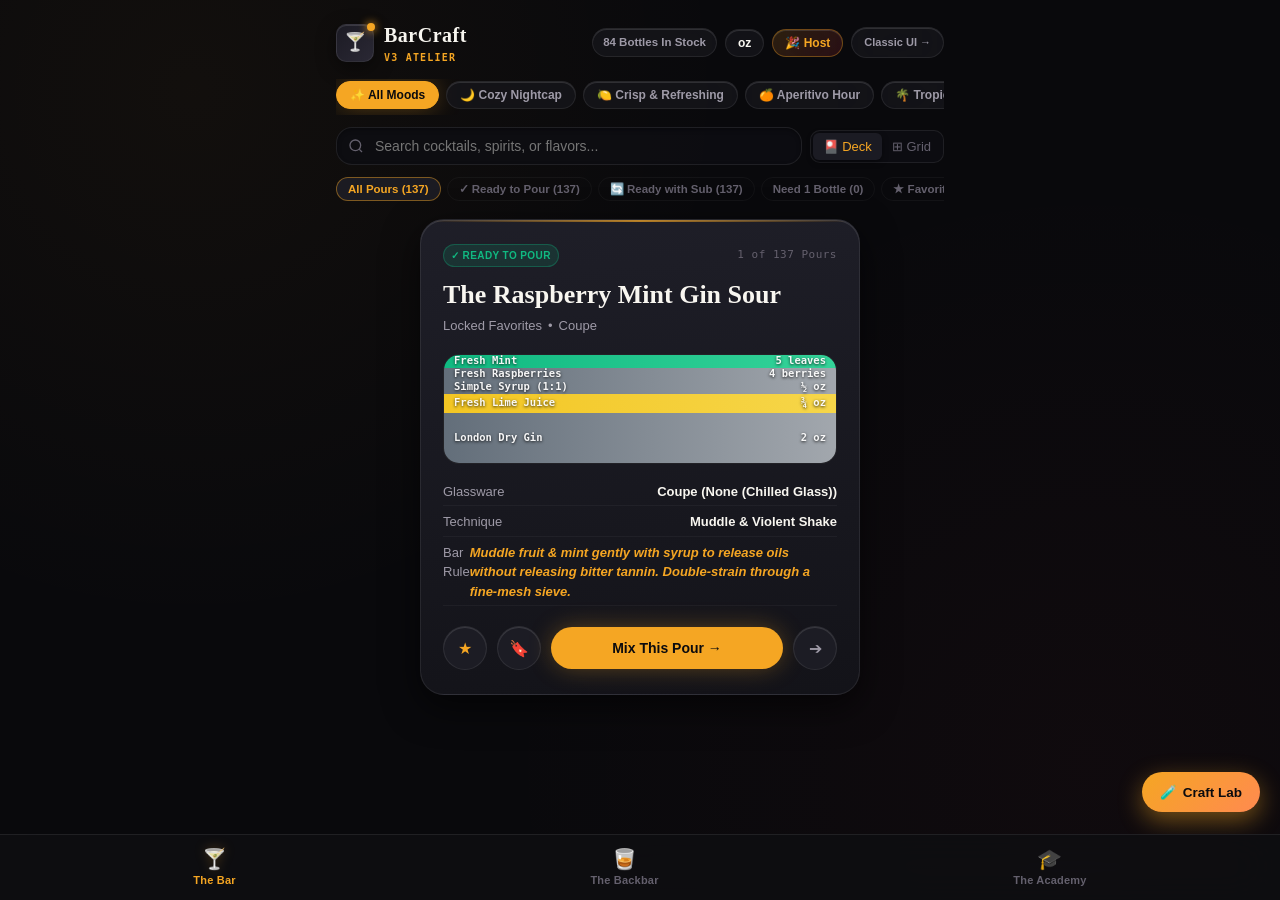
==== atelier/index.html @ ad9f344c "feat(v3-atelier): publish BarCraft v3 Atelier experience under /atelier/ with dark speakeasy glassmo" ====
<!DOCTYPE html>
<html lang="en">
<head>
  <meta charset="UTF-8">
  <meta name="viewport" content="width=device-width, initial-scale=1.0, maximum-scale=1.0, user-scalable=no, viewport-fit=cover">
  <meta name="theme-color" content="#09090C">
  <meta name="apple-mobile-web-app-capable" content="yes">
  <meta name="apple-mobile-web-app-status-bar-style" content="black-translucent">
  <title>BarCraft Atelier — Home Cocktail Companion</title>
  
  <link rel="manifest" href="../manifest.json">
  <link rel="icon" type="image/svg+xml" href="../icons/cocktail.svg">
  <link rel="apple-touch-icon" href="../icons/apple-touch-icon.png">
  
  <link rel="stylesheet" href="../css/atelier.css">
</head>
<body>

  <div class="atelier-app" id="atelierApp">

    <!-- Header Bar -->
    <header class="atelier-header">
      <div class="brand-block" id="headerBrandBlock">
        <div class="brand-crest">🍸</div>
        <div class="brand-text">
          <span class="brand-name">BarCraft</span>
          <span class="brand-tag">v3 Atelier</span>
        </div>
      </div>
      <div class="header-right">
        <span class="hud-pill" id="inStockPillCount">0 In Stock</span>
        <button class="hud-btn" id="unitToggleBtn" title="Toggle Units (oz / ml)">oz</button>
        <button class="hud-btn host-mode-btn" id="hostModeBtn" title="Launch Guest Party Menu">🎉 Host</button>
        <a href="../" class="hud-btn" style="text-decoration:none; color:var(--text-secondary); font-size:11px;" title="Switch to Classic Standard UI">Classic UI →</a>
      </div>
    </header>

    <!-- ====================================================================
         HUB 1: THE BAR (Explore, Moods, Tonight's Pour Deck, & Catalog Grid)
         ==================================================================== -->
    <main id="barHub">
      <!-- Contextual Mood Carousel -->
      <section class="mood-carousel-wrap">
        <div class="mood-carousel" id="moodCarousel">
          <button class="mood-chip active" data-mood="all">✨ All Moods</button>
          <button class="mood-chip" data-mood="nightcap">🌙 Cozy Nightcap</button>
          <button class="mood-chip" data-mood="crisp">🍋 Crisp &amp; Refreshing</button>
          <button class="mood-chip" data-mood="aperitivo">🍊 Aperitivo Hour</button>
          <button class="mood-chip" data-mood="tropical">🌴 Tropical Escape</button>
          <button class="mood-chip" data-mood="smoky">🔥 Bold &amp; Smoky</button>
          <button class="mood-chip" data-mood="zero-proof">🍃 Zero-Proof</button>
        </div>
      </section>

      <!-- Search & View Mode Switcher -->
      <section class="atelier-search-row">
        <div class="atelier-search-box">
          <svg class="search-icon-svg" viewBox="0 0 24 24" fill="none" stroke="currentColor" stroke-width="2">
            <circle cx="11" cy="11" r="8"></circle>
            <line x1="21" y1="21" x2="16.65" y2="16.65"></line>
          </svg>
          <input 
            type="text" 
            id="atelierSearchInput" 
            class="atelier-search-input" 
            placeholder="Search cocktails, spirits, or flavors..."
            autocomplete="off"
            spellcheck="false"
          >
          <button id="clearSearchBtn" class="clear-search-x">✕</button>
        </div>

        <div class="view-mode-toggle">
          <button id="viewModeDeckBtn" class="view-btn active" title="Tonight's Pour Deck View">🎴 Deck</button>
          <button id="viewModeGridBtn" class="view-btn" title="Curated Catalog Grid">⊞ Grid</button>
        </div>
      </section>

      <!-- Readiness Quick-Filter Pills -->
      <section class="readiness-pills-row" id="readinessPillsRow">
        <button class="readiness-pill active" data-readiness="all">
          All Pours (<span class="pill-cnt" id="cntAll">0</span>)
        </button>
        <button class="readiness-pill" data-readiness="can-make">
          ✓ Ready to Pour (<span class="pill-cnt" id="cntCanMake">0</span>)
        </button>
        <button class="readiness-pill" data-readiness="substitutes">
          🔄 Ready with Sub (<span class="pill-cnt" id="cntSub">0</span>)
        </button>
        <button class="readiness-pill" data-readiness="missing-1">
          Need 1 Bottle (<span class="pill-cnt" id="cntNeed1">0</span>)
        </button>
        <button class="readiness-pill" data-readiness="favorites">
          ★ Favorites (<span class="pill-cnt" id="cntFav">0</span>)
        </button>
        <button class="readiness-pill" data-readiness="want-to-try">
          🔖 Want to Try (<span class="pill-cnt" id="cntTry">0</span>)
        </button>
      </section>

      <!-- Dynamic Bar Content (Deck or Grid) -->
      <section id="barContentContainer"></section>
    </main>

    <!-- ====================================================================
         HUB 2: THE BACKBAR (Inventory, Shopping List, & Unlock Optimizer)
         ==================================================================== -->
    <main id="cabinetHub" style="display: none;">
      <section id="cabinetContainer"></section>
    </main>

    <!-- ====================================================================
         HUB 3: THE ACADEMY (Gamified Drills & Technique Codex)
         ==================================================================== -->
    <main id="academyHub" style="display: none;">
      <section id="academyContainer"></section>
    </main>

  </div> <!-- End .atelier-app -->

  <!-- Floating Action Button: The Craft Lab (Riff Studio) -->
  <button class="atelier-fab" id="craftLabFab" title="Open Craft Lab (Riff or Create Cocktails)">
    <span>🧪</span>
    <span>Craft Lab</span>
  </button>

  <!-- ======================================================================
       BOTTOM NAVIGATION BAR (3 Clean Hubs, Safe Area Aware)
       ====================================================================== -->
  <nav class="atelier-bottom-nav" id="atelierBottomNav">
    <button class="nav-hub-btn active" data-hub="bar">
      <span class="nav-hub-icon">🍸</span>
      <span class="nav-hub-label">The Bar</span>
    </button>
    <button class="nav-hub-btn" data-hub="cabinet">
      <span class="nav-hub-icon">🥃</span>
      <span class="nav-hub-label">The Backbar</span>
    </button>
    <button class="nav-hub-btn" data-hub="academy">
      <span class="nav-hub-icon">🎓</span>
      <span class="nav-hub-label">The Academy</span>
    </button>
  </nav>

  <!-- Bartender Focus Mode HUD (Full-screen mixing overlay) -->
  <div class="hud-modal-overlay" id="hudModalOverlay">
    <div class="hud-modal-sheet" id="hudModalSheet">
      <!-- Filled by app_v3.js -->
    </div>
  </div>

  <!-- Guest Party Mode Overlay -->
  <div class="party-mode-overlay" id="partyModeOverlay">
    <div id="partyModeContainer">
      <!-- Filled by app_v3.js -->
    </div>
  </div>

  <!-- Craft Lab Modal (Riff & Custom Drink Studio) -->
  <div class="hud-modal-overlay" id="craftLabModalOverlay">
    <div class="hud-modal-sheet" id="craftLabModalSheet">
      <!-- Filled by app_v3.js -->
    </div>
  </div>

  <!-- Atelier Toast Container -->
  <div class="atelier-toast-container" id="atelierToastContainer"></div>

  <!-- Service Worker Registration for Offline PWA -->
  <script>
    if ('serviceWorker' in navigator) {
      window.addEventListener('load', () => {
        navigator.serviceWorker.register('../sw.js').catch(err => {
          console.warn('SW registration:', err);
        });
      });
    }
  </script>

  <!-- Master Application Script -->
  <script type="module" src="../js/app_v3.js"></script>

</body>
</html>
---- css/atelier.css ----
/* ==========================================================================
   BarCraft v3 "Atelier" Stylesheet
   Theme: Obsidian & Luminescent Amber (Tokyo Speakeasy Glassmorphism)
   Mobile-First, Sensory, Tactile & Minimalist
   ========================================================================== */

:root {
  /* Obsidian & Smoked Glass Canvas */
  --bg-canvas: #09090C;
  --bg-canvas-subtle: #111116;
  --bg-surface-glass: rgba(22, 22, 28, 0.78);
  --bg-surface-elevated: rgba(30, 30, 38, 0.88);
  --bg-surface-card: rgba(26, 26, 34, 0.82);
  --bg-surface-input: rgba(14, 14, 18, 0.9);
  
  /* Glass Borders & Bevels */
  --border-glass: rgba(255, 255, 255, 0.08);
  --border-glass-subtle: rgba(255, 255, 255, 0.04);
  --border-glass-active: rgba(245, 166, 35, 0.45);
  --border-bevel: inset 0 1px 0 rgba(255, 255, 255, 0.12);

  /* Typography Palette */
  --text-primary: #F8F6F0;          /* Warm alabaster */
  --text-secondary: #9E9AA7;        /* Smoked lavender mist */
  --text-muted: #64606D;            /* Deep charcoal mist */
  --text-gold: #E8C170;             /* Antique gold highlight */

  /* Luminescent Amber & Speakeasy Accents */
  --accent-amber: #F5A623;          /* Cognac / Amber */
  --accent-amber-glow: rgba(245, 166, 35, 0.28);
  --accent-amber-light: rgba(245, 166, 35, 0.12);
  --accent-orange: #FF5E1E;         /* Neon apricot punch */
  --accent-brass: #D4AF37;          /* Antique bar brass */
  --accent-ruby: #E63946;           /* Campari vermilion */
  --accent-emerald: #10B981;        /* Speakeasy mint emerald */
  --accent-purple: #9B51E0;         /* Bespoke riff violet */

  /* Status Colors */
  --status-ready: #10B981;
  --status-ready-bg: rgba(16, 185, 129, 0.14);
  --status-sub: #F5A623;
  --status-sub-bg: rgba(245, 166, 35, 0.14);
  --status-need1: #EC4899;
  --status-need1-bg: rgba(236, 72, 153, 0.14);
  --status-missing: #6B7280;
  --status-missing-bg: rgba(107, 114, 128, 0.14);

  /* Shadows & Depth */
  --shadow-glass: 0 12px 36px 0 rgba(0, 0, 0, 0.58);
  --shadow-card: 0 6px 20px rgba(0, 0, 0, 0.45);
  --shadow-amber-bloom: 0 0 24px -2px rgba(245, 166, 35, 0.35);
  --backdrop-blur: blur(24px) saturate(180%);

  /* Radii */
  --radius-xs: 6px;
  --radius-sm: 10px;
  --radius-md: 16px;
  --radius-lg: 24px;
  --radius-pill: 9999px;

  /* Typography Stacks */
  --font-serif: "New York", "Georgia", "Playfair Display", "Cinzel", serif;
  --font-sans: -apple-system, BlinkMacSystemFont, "SF Pro Text", "Inter", "Segoe UI", Roboto, sans-serif;
  --font-mono: "SF Mono", "JetBrains Mono", Menlo, Consolas, monospace;
}

* {
  box-sizing: border-box;
  margin: 0;
  padding: 0;
  -webkit-font-smoothing: antialiased;
  -moz-osx-font-smoothing: grayscale;
}

body {
  font-family: var(--font-sans);
  background-color: var(--bg-canvas);
  color: var(--text-primary);
  line-height: 1.5;
  touch-action: manipulation;
  overscroll-behavior-y: none;
  min-height: 100vh;
  padding-bottom: calc(84px + env(safe-area-inset-bottom, 24px));
  background-image: 
    radial-gradient(circle at 15% 10%, rgba(245, 166, 35, 0.04) 0%, transparent 40%),
    radial-gradient(circle at 85% 85%, rgba(230, 57, 70, 0.03) 0%, transparent 45%);
  background-attachment: fixed;
}

/* Master Shell Container */
.atelier-app {
  max-width: 640px;
  margin: 0 auto;
  padding: max(12px, env(safe-area-inset-top, 12px)) 16px 24px 16px;
}

/* ==========================================================================
   Header Bar (Ultra-clean, atmospheric)
   ========================================================================== */
.atelier-header {
  display: flex;
  justify-content: space-between;
  align-items: center;
  padding: 8px 0 14px 0;
}

.brand-block {
  display: flex;
  align-items: center;
  gap: 10px;
  cursor: pointer;
  user-select: none;
}

.brand-crest {
  width: 38px;
  height: 38px;
  background: linear-gradient(135deg, #1C1B24, #2A2834);
  border: 1px solid var(--border-glass);
  border-radius: var(--radius-sm);
  display: flex;
  align-items: center;
  justify-content: center;
  font-size: 18px;
  box-shadow: var(--shadow-card), var(--border-bevel);
  position: relative;
}

.brand-crest::after {
  content: '';
  position: absolute;
  top: -2px;
  right: -2px;
  width: 8px;
  height: 8px;
  border-radius: 50%;
  background-color: var(--accent-amber);
  box-shadow: 0 0 8px var(--accent-amber);
}

.brand-text {
  display: flex;
  flex-direction: column;
}

.brand-name {
  font-family: var(--font-serif);
  font-size: 20px;
  font-weight: 700;
  letter-spacing: 0.5px;
  color: var(--text-primary);
  display: flex;
  align-items: center;
  gap: 6px;
}

.brand-tag {
  font-family: var(--font-mono);
  font-size: 10px;
  font-weight: 600;
  letter-spacing: 1.2px;
  text-transform: uppercase;
  color: var(--accent-amber);
}

.header-right {
  display: flex;
  align-items: center;
  gap: 8px;
}

.hud-pill {
  background: var(--bg-surface-glass);
  backdrop-filter: var(--backdrop-blur);
  border: 1px solid var(--border-glass);
  border-radius: var(--radius-pill);
  padding: 5px 10px;
  font-size: 11.5px;
  font-weight: 600;
  color: var(--text-secondary);
  display: inline-flex;
  align-items: center;
  gap: 5px;
  box-shadow: var(--border-bevel);
}

.hud-pill.active {
  border-color: var(--border-glass-active);
  color: var(--accent-amber);
}

.hud-btn {
  background: var(--bg-surface-glass);
  backdrop-filter: var(--backdrop-blur);
  border: 1px solid var(--border-glass);
  border-radius: var(--radius-pill);
  padding: 6px 12px;
  font-size: 12px;
  font-weight: 700;
  color: var(--text-primary);
  cursor: pointer;
  transition: all 0.15s ease;
  user-select: none;
  box-shadow: var(--border-bevel);
}

.hud-btn:active {
  transform: scale(0.96);
}

.hud-btn.host-mode-btn {
  background: linear-gradient(135deg, rgba(245, 166, 35, 0.15), rgba(230, 57, 70, 0.15));
  border-color: rgba(245, 166, 35, 0.35);
  color: var(--accent-amber);
}

/* ==========================================================================
   Mood / Occasion Carousel (Contextual Discovery)
   ========================================================================== */
.mood-carousel-wrap {
  margin-bottom: 12px;
}

.mood-carousel {
  display: flex;
  gap: 7px;
  overflow-x: auto;
  padding: 2px 0 6px 0;
  scrollbar-width: none;
  -webkit-overflow-scrolling: touch;
}

.mood-carousel::-webkit-scrollbar {
  display: none;
}

.mood-chip {
  flex-shrink: 0;
  background: var(--bg-surface-glass);
  backdrop-filter: var(--backdrop-blur);
  border: 1px solid var(--border-glass);
  border-radius: var(--radius-pill);
  color: var(--text-secondary);
  font-size: 12px;
  font-weight: 600;
  padding: 6px 13px;
  cursor: pointer;
  display: inline-flex;
  align-items: center;
  gap: 6px;
  transition: all 0.18s cubic-bezier(0.16, 1, 0.3, 1);
  user-select: none;
  box-shadow: var(--border-bevel);
  white-space: nowrap;
}

.mood-chip:hover {
  border-color: rgba(255, 255, 255, 0.2);
  color: var(--text-primary);
}

.mood-chip.active {
  background: var(--accent-amber);
  border-color: var(--accent-amber);
  color: #0B0B0E;
  font-weight: 800;
  box-shadow: var(--shadow-amber-bloom);
}

/* ==========================================================================
   Unified Search & Quick Readiness Filter (Single Clean Row)
   ========================================================================== */
.atelier-search-row {
  display: flex;
  align-items: center;
  gap: 8px;
  margin-bottom: 12px;
}

.atelier-search-box {
  flex: 1;
  position: relative;
  display: flex;
  align-items: center;
}

.search-icon-svg {
  position: absolute;
  left: 12px;
  width: 16px;
  height: 16px;
  color: var(--text-muted);
  pointer-events: none;
}

.atelier-search-input {
  width: 100%;
  background: var(--bg-surface-input);
  border: 1px solid var(--border-glass);
  border-radius: var(--radius-md);
  padding: 10px 36px 10px 38px;
  font-size: 14px;
  color: var(--text-primary);
  outline: none;
  transition: all 0.2s ease;
  box-shadow: inset 0 2px 4px rgba(0, 0, 0, 0.3);
}

.atelier-search-input:focus {
  border-color: var(--accent-amber);
  box-shadow: 0 0 0 2px var(--accent-amber-glow), inset 0 2px 4px rgba(0, 0, 0, 0.3);
}

.clear-search-x {
  position: absolute;
  right: 12px;
  background: none;
  border: none;
  color: var(--text-muted);
  font-size: 14px;
  cursor: pointer;
  display: none;
}

/* View Mode Switcher (Deck vs Grid) */
.view-mode-toggle {
  display: flex;
  background: var(--bg-surface-input);
  border: 1px solid var(--border-glass);
  border-radius: var(--radius-sm);
  padding: 2px;
}

.view-btn {
  background: transparent;
  border: none;
  color: var(--text-muted);
  padding: 6px 10px;
  border-radius: var(--radius-xs);
  font-size: 13px;
  cursor: pointer;
  transition: all 0.15s ease;
}

.view-btn.active {
  background: var(--bg-surface-elevated);
  color: var(--accent-amber);
  box-shadow: 0 2px 6px rgba(0, 0, 0, 0.4);
}

/* Readiness Filter Pills (1-tap scroll row) */
.readiness-pills-row {
  display: flex;
  gap: 6px;
  overflow-x: auto;
  padding-bottom: 12px;
  scrollbar-width: none;
  -webkit-overflow-scrolling: touch;
}

.readiness-pills-row::-webkit-scrollbar {
  display: none;
}

.readiness-pill {
  flex-shrink: 0;
  background: transparent;
  border: 1px solid var(--border-glass-subtle);
  border-radius: var(--radius-pill);
  color: var(--text-muted);
  font-size: 11.5px;
  font-weight: 600;
  padding: 4px 11px;
  cursor: pointer;
  transition: all 0.15s ease;
  user-select: none;
}

.readiness-pill:hover {
  color: var(--text-secondary);
  border-color: var(--border-glass);
}

.readiness-pill.active {
  background: var(--bg-surface-elevated);
  border-color: var(--border-glass-active);
  color: var(--accent-amber);
}

/* ==========================================================================
   VIEW 1: "TONIGHT'S POUR" SWIPEABLE DECK (Zero Decision Paralysis)
   ========================================================================== */
.deck-view-container {
  display: flex;
  flex-direction: column;
  align-items: center;
  gap: 14px;
  margin-top: 6px;
  margin-bottom: 24px;
}

.deck-card {
  width: 100%;
  max-width: 440px;
  background: linear-gradient(175deg, rgba(32, 32, 42, 0.95), rgba(20, 20, 26, 0.95));
  backdrop-filter: var(--backdrop-blur);
  border: 1px solid var(--border-glass);
  border-radius: var(--radius-lg);
  padding: 24px 22px;
  box-shadow: var(--shadow-glass), var(--border-bevel);
  position: relative;
  overflow: hidden;
  transition: transform 0.25s cubic-bezier(0.16, 1, 0.3, 1), opacity 0.25s ease;
}

.deck-card::before {
  content: '';
  position: absolute;
  top: 0;
  left: 0;
  right: 0;
  height: 2px;
  background: linear-gradient(90deg, transparent, var(--accent-amber), transparent);
  opacity: 0.7;
}

.deck-card-eyebrow {
  display: flex;
  justify-content: space-between;
  align-items: center;
  margin-bottom: 12px;
}

.deck-card-counter {
  font-family: var(--font-mono);
  font-size: 11px;
  color: var(--text-muted);
  letter-spacing: 0.5px;
}

.deck-card-title {
  font-family: var(--font-serif);
  font-size: 26px;
  font-weight: 700;
  line-height: 1.2;
  color: var(--text-primary);
  margin-bottom: 6px;
}

.deck-card-sub {
  font-size: 13px;
  color: var(--text-secondary);
  margin-bottom: 18px;
  display: flex;
  align-items: center;
  gap: 6px;
  flex-wrap: wrap;
}

/* Sensory Liquid Fill Silhouette in Deck */
.vessel-mini-silhouette {
  width: 100%;
  height: 110px;
  background: rgba(14, 14, 18, 0.75);
  border: 1px solid var(--border-glass);
  border-radius: var(--radius-md);
  margin-bottom: 18px;
  display: flex;
  flex-direction: column-reverse;
  overflow: hidden;
  position: relative;
}

.vessel-liquid-layer {
  width: 100%;
  transition: height 0.3s ease;
  position: relative;
  display: flex;
  align-items: center;
  justify-content: space-between;
  padding: 0 10px;
  font-family: var(--font-mono);
  font-size: 10.5px;
  font-weight: 600;
  color: rgba(255, 255, 255, 0.95);
  text-shadow: 0 1px 3px rgba(0, 0, 0, 0.8);
}

.deck-specs-summary {
  display: flex;
  flex-direction: column;
  gap: 6px;
  margin-bottom: 20px;
}

.deck-spec-row {
  display: flex;
  justify-content: space-between;
  font-size: 13px;
  color: var(--text-secondary);
  border-bottom: 1px solid var(--border-glass-subtle);
  padding-bottom: 4px;
}

.deck-spec-row .spec-val {
  font-weight: 600;
  color: var(--text-primary);
}

.deck-card-actions {
  display: flex;
  gap: 10px;
  align-items: center;
}

.deck-btn-mix {
  flex: 2;
  background: var(--accent-amber);
  border: none;
  border-radius: var(--radius-pill);
  padding: 13px;
  font-size: 14px;
  font-weight: 800;
  color: #0B0B0E;
  cursor: pointer;
  display: inline-flex;
  align-items: center;
  justify-content: center;
  gap: 6px;
  box-shadow: var(--shadow-amber-bloom);
  transition: all 0.15s ease;
}

.deck-btn-mix:hover {
  filter: brightness(1.1);
  transform: translateY(-1px);
}

.deck-btn-mix:active {
  transform: scale(0.97);
}

.deck-btn-next,
.deck-btn-fav {
  background: var(--bg-surface-elevated);
  border: 1px solid var(--border-glass);
  border-radius: var(--radius-pill);
  width: 44px;
  height: 44px;
  display: flex;
  align-items: center;
  justify-content: center;
  font-size: 16px;
  color: var(--text-secondary);
  cursor: pointer;
  transition: all 0.15s ease;
  box-shadow: var(--border-bevel);
}

.deck-btn-next:hover,
.deck-btn-fav:hover {
  color: var(--text-primary);
  border-color: var(--border-glass-active);
}

.deck-btn-fav.active {
  color: var(--accent-amber);
}

/* ==========================================================================
   VIEW 2: CURATED CATALOG GRID (Atmospheric, Calm Cards)
   ========================================================================== */
.catalog-grid {
  display: grid;
  grid-template-columns: 1fr;
  gap: 12px;
}

@media (min-width: 540px) {
  .catalog-grid {
    grid-template-columns: 1fr 1fr;
    gap: 14px;
  }
}

.catalog-card {
  background: var(--bg-surface-card);
  backdrop-filter: var(--backdrop-blur);
  border: 1px solid var(--border-glass);
  border-radius: var(--radius-md);
  padding: 16px;
  box-shadow: var(--shadow-card), var(--border-bevel);
  cursor: pointer;
  transition: all 0.2s cubic-bezier(0.16, 1, 0.3, 1);
  display: flex;
  flex-direction: column;
  justify-content: space-between;
  gap: 10px;
  position: relative;
}

.catalog-card:hover {
  border-color: rgba(245, 166, 35, 0.4);
  transform: translateY(-2px);
  box-shadow: 0 8px 24px rgba(0, 0, 0, 0.55);
}

.catalog-card:active {
  transform: scale(0.98);
}

.card-top-row {
  display: flex;
  justify-content: space-between;
  align-items: flex-start;
  gap: 8px;
}

.card-title-group {
  flex: 1;
}

.card-cocktail-name {
  font-family: var(--font-serif);
  font-size: 17px;
  font-weight: 700;
  color: var(--text-primary);
  line-height: 1.25;
  margin-bottom: 3px;
}

.card-glass-category {
  font-size: 11.5px;
  color: var(--text-muted);
}

.card-quick-actions {
  display: flex;
  align-items: center;
  gap: 4px;
}

.card-star-btn,
.card-want-btn {
  background: none;
  border: none;
  font-size: 14px;
  color: var(--text-muted);
  cursor: pointer;
  padding: 2px 4px;
  transition: all 0.15s ease;
}

.card-star-btn:hover,
.card-want-btn:hover {
  transform: scale(1.2);
}

.card-star-btn.active {
  color: var(--accent-amber);
}

.card-want-btn.active {
  color: #EC4899;
}

.card-ingredients-strip {
  font-size: 12px;
  color: var(--text-secondary);
  line-height: 1.45;
}

.card-ing-item.missing {
  color: #EF4444;
  opacity: 0.9;
}

.card-ing-item.sub {
  color: var(--accent-amber);
  font-weight: 600;
}

.card-footer-row {
  display: flex;
  justify-content: space-between;
  align-items: center;
  font-size: 11px;
  color: var(--text-muted);
  padding-top: 6px;
  border-top: 1px solid var(--border-glass-subtle);
}

/* Status Badges */
.status-tag {
  display: inline-flex;
  align-items: center;
  gap: 4px;
  font-size: 10px;
  font-weight: 800;
  letter-spacing: 0.4px;
  text-transform: uppercase;
  padding: 3px 7px;
  border-radius: var(--radius-pill);
}

.status-tag.ready {
  background: var(--status-ready-bg);
  color: var(--status-ready);
  border: 1px solid rgba(16, 185, 129, 0.3);
}

.status-tag.sub {
  background: var(--status-sub-bg);
  color: var(--status-sub);
  border: 1px solid rgba(245, 166, 35, 0.3);
}

.status-tag.need1 {
  background: var(--status-need1-bg);
  color: var(--status-need1);
  border: 1px solid rgba(236, 72, 153, 0.3);
}

.status-tag.missing {
  background: var(--status-missing-bg);
  color: var(--status-missing);
  border: 1px solid rgba(107, 114, 128, 0.3);
}

/* ==========================================================================
   HUB 2: THE BACKBAR (Inventory, Shopping List, & Unlock Optimizer)
   ========================================================================== */
.cabinet-tabs-switcher {
  display: flex;
  background: var(--bg-surface-input);
  border: 1px solid var(--border-glass);
  border-radius: var(--radius-pill);
  padding: 3px;
  margin-bottom: 16px;
}

.cabinet-tab-btn {
  flex: 1;
  background: transparent;
  border: none;
  color: var(--text-muted);
  padding: 8px 12px;
  border-radius: var(--radius-pill);
  font-size: 12.5px;
  font-weight: 700;
  cursor: pointer;
  transition: all 0.15s ease;
  text-align: center;
  display: inline-flex;
  align-items: center;
  justify-content: center;
  gap: 5px;
}

.cabinet-tab-btn.active {
  background: var(--bg-surface-elevated);
  color: var(--accent-amber);
  box-shadow: 0 2px 8px rgba(0, 0, 0, 0.5);
}

.shelf-section {
  margin-bottom: 22px;
}

.shelf-header {
  display: flex;
  justify-content: space-between;
  align-items: center;
  margin-bottom: 10px;
  padding-bottom: 4px;
  border-bottom: 1px solid var(--border-glass);
}

.shelf-title {
  font-family: var(--font-serif);
  font-size: 15px;
  font-weight: 700;
  color: var(--text-primary);
  display: flex;
  align-items: center;
  gap: 6px;
}

.shelf-bottle-grid {
  display: grid;
  grid-template-columns: 1fr;
  gap: 8px;
}

@media (min-width: 500px) {
  .shelf-bottle-grid {
    grid-template-columns: 1fr 1fr;
  }
}

.bottle-item-card {
  background: var(--bg-surface-card);
  border: 1px solid var(--border-glass);
  border-radius: var(--radius-sm);
  padding: 10px 12px;
  display: flex;
  justify-content: space-between;
  align-items: center;
  transition: all 0.15s ease;
  box-shadow: var(--border-bevel);
}

.bottle-item-card.in-stock {
  border-left: 3px solid var(--accent-emerald);
}

.bottle-item-card.out-of-stock {
  border-left: 3px solid rgba(255, 255, 255, 0.15);
  opacity: 0.65;
}

.bottle-info {
  display: flex;
  flex-direction: column;
}

.bottle-name {
  font-size: 13.5px;
  font-weight: 700;
  color: var(--text-primary);
}

.bottle-meta {
  font-size: 11px;
  color: var(--text-muted);
}

.bottle-price-pill {
  font-family: var(--font-mono);
  font-size: 10.5px;
  color: var(--accent-emerald);
  font-weight: 700;
}

.stock-toggle-switch {
  background: transparent;
  border: 1px solid var(--border-glass);
  border-radius: var(--radius-pill);
  padding: 4px 10px;
  font-size: 11.5px;
  font-weight: 700;
  cursor: pointer;
  transition: all 0.15s ease;
}

.stock-toggle-switch.in-stock {
  background: var(--status-ready-bg);
  border-color: rgba(16, 185, 129, 0.4);
  color: var(--status-ready);
}

.stock-toggle-switch.out-stock {
  background: rgba(255, 255, 255, 0.04);
  border-color: var(--border-glass);
  color: var(--text-muted);
}

/* Shopping List Segment */
.shopping-subtabs {
  display: flex;
  gap: 8px;
  margin-bottom: 14px;
}

.shopping-subtab-btn {
  background: var(--bg-surface-glass);
  border: 1px solid var(--border-glass);
  border-radius: var(--radius-pill);
  padding: 5px 12px;
  font-size: 12px;
  font-weight: 700;
  color: var(--text-secondary);
  cursor: pointer;
}

.shopping-subtab-btn.active {
  background: var(--accent-amber);
  color: #0B0B0E;
  border-color: var(--accent-amber);
}

.shopping-item-row {
  background: var(--bg-surface-card);
  border: 1px solid var(--border-glass);
  border-radius: var(--radius-sm);
  padding: 12px;
  margin-bottom: 8px;
  display: flex;
  justify-content: space-between;
  align-items: center;
  box-shadow: var(--border-bevel);
}

/* ==========================================================================
   HUB 3: THE ACADEMY (Gamified Drills & Technique Codex)
   ========================================================================== */
.academy-hero-card {
  background: linear-gradient(135deg, rgba(32, 28, 42, 0.9), rgba(20, 18, 28, 0.9));
  border: 1px solid var(--border-glass-active);
  border-radius: var(--radius-lg);
  padding: 20px;
  margin-bottom: 20px;
  box-shadow: var(--shadow-card), var(--shadow-amber-bloom);
}

.rank-badge-row {
  display: flex;
  justify-content: space-between;
  align-items: center;
  margin-bottom: 12px;
}

.rank-title {
  font-family: var(--font-serif);
  font-size: 20px;
  font-weight: 700;
  color: var(--text-primary);
  display: flex;
  align-items: center;
  gap: 6px;
}

.streak-pill-academy {
  background: linear-gradient(135deg, #FF5E1E, #FF8A50);
  color: #FFFFFF;
  font-size: 11px;
  font-weight: 800;
  padding: 4px 10px;
  border-radius: var(--radius-pill);
  display: inline-flex;
  align-items: center;
  gap: 4px;
}

.xp-track-bar {
  width: 100%;
  height: 6px;
  background: rgba(255, 255, 255, 0.08);
  border-radius: var(--radius-pill);
  overflow: hidden;
  margin-bottom: 8px;
}

.xp-fill-bar {
  height: 100%;
  background: var(--accent-amber);
  border-radius: var(--radius-pill);
  transition: width 0.3s ease;
}

/* Academy Mode Launchers */
.drill-launcher-grid {
  display: grid;
  grid-template-columns: 1fr 1fr;
  gap: 12px;
  margin-bottom: 24px;
}

.drill-launcher-card {
  background: var(--bg-surface-card);
  border: 1px solid var(--border-glass);
  border-radius: var(--radius-md);
  padding: 16px;
  cursor: pointer;
  transition: all 0.2s ease;
  display: flex;
  flex-direction: column;
  gap: 6px;
}

.drill-launcher-card:hover {
  border-color: var(--accent-amber);
  transform: translateY(-2px);
}

.drill-icon {
  font-size: 24px;
}

.drill-title {
  font-size: 14px;
  font-weight: 700;
  color: var(--text-primary);
}

.drill-sub {
  font-size: 11.5px;
  color: var(--text-muted);
}

/* ==========================================================================
   FLOATING ACTION BUTTON: CRAFT LAB (Riff & Custom Drink Studio)
   ========================================================================== */
.atelier-fab {
  position: fixed;
  bottom: calc(88px + env(safe-area-inset-bottom, 20px));
  right: 20px;
  background: linear-gradient(135deg, var(--accent-amber), #FF8A50);
  border: none;
  border-radius: var(--radius-pill);
  padding: 12px 18px;
  font-size: 13.5px;
  font-weight: 800;
  color: #0B0B0E;
  display: flex;
  align-items: center;
  gap: 6px;
  box-shadow: 0 8px 24px rgba(245, 166, 35, 0.45);
  cursor: pointer;
  z-index: 100;
  transition: all 0.2s cubic-bezier(0.16, 1, 0.3, 1);
}

.atelier-fab:hover {
  transform: translateY(-2px) scale(1.03);
  filter: brightness(1.1);
}

.atelier-fab:active {
  transform: scale(0.96);
}

/* ==========================================================================
   BOTTOM NAVIGATION BAR (3 Clean Hubs, Safe Area Aware)
   ========================================================================== */
.atelier-bottom-nav {
  position: fixed;
  bottom: 0;
  left: 0;
  right: 0;
  background: rgba(14, 14, 18, 0.88);
  backdrop-filter: var(--backdrop-blur);
  border-top: 1px solid var(--border-glass);
  padding: 8px 16px max(10px, env(safe-area-inset-bottom, 16px)) 16px;
  display: flex;
  justify-content: space-around;
  align-items: center;
  z-index: 200;
}

.nav-hub-btn {
  background: transparent;
  border: none;
  color: var(--text-muted);
  display: flex;
  flex-direction: column;
  align-items: center;
  gap: 3px;
  padding: 4px 18px;
  cursor: pointer;
  transition: all 0.15s ease;
  user-select: none;
}

.nav-hub-icon {
  font-size: 20px;
}

.nav-hub-label {
  font-size: 11px;
  font-weight: 700;
  letter-spacing: 0.2px;
}

.nav-hub-btn.active {
  color: var(--accent-amber);
}

.nav-hub-btn.active .nav-hub-icon {
  filter: drop-shadow(0 0 6px var(--accent-amber-glow));
}

/* ==========================================================================
   BARTENDER FOCUS HUD (Full Screen Mixing View)
   ========================================================================== */
.hud-modal-overlay {
  position: fixed;
  top: 0;
  left: 0;
  right: 0;
  bottom: 0;
  background: rgba(0, 0, 0, 0.85);
  backdrop-filter: blur(20px);
  z-index: 1000;
  display: none;
  align-items: flex-end;
  justify-content: center;
}

.hud-modal-overlay.active {
  display: flex;
}

.hud-modal-sheet {
  width: 100%;
  max-width: 640px;
  max-height: 92vh;
  background: #111116;
  border: 1px solid var(--border-glass);
  border-radius: var(--radius-lg) var(--radius-lg) 0 0;
  padding: 16px 20px max(24px, env(safe-area-inset-bottom, 24px)) 20px;
  overflow-y: auto;
  -webkit-overflow-scrolling: touch;
  box-shadow: var(--shadow-glass);
  animation: slideUpHUD 0.28s cubic-bezier(0.16, 1, 0.3, 1);
}

@keyframes slideUpHUD {
  from { transform: translateY(100%); }
  to { transform: translateY(0); }
}

.hud-sheet-header {
  display: flex;
  justify-content: space-between;
  align-items: center;
  margin-bottom: 16px;
}

.hud-close-x {
  background: var(--bg-surface-elevated);
  border: 1px solid var(--border-glass);
  color: var(--text-primary);
  width: 34px;
  height: 34px;
  border-radius: 50%;
  cursor: pointer;
  display: flex;
  align-items: center;
  justify-content: center;
  font-size: 15px;
}

/* Metadata Strip Pills */
.spec-metadata-strip {
  display: flex;
  gap: 6px;
  flex-wrap: wrap;
  margin-bottom: 16px;
}

.spec-meta-pill {
  background: var(--bg-surface-glass);
  border: 1px solid var(--border-glass);
  border-radius: var(--radius-pill);
  padding: 4px 10px;
  font-size: 11.5px;
  font-weight: 600;
  color: var(--text-secondary);
}

/* Ratio Stack Container in HUD */
.ratio-stack-vessel {
  width: 100%;
  background: rgba(18, 18, 24, 0.9);
  border: 1px solid var(--border-glass);
  border-radius: var(--radius-md);
  padding: 14px;
  margin-bottom: 18px;
}

.ratio-stack-title {
  font-size: 11px;
  font-weight: 800;
  text-transform: uppercase;
  letter-spacing: 0.8px;
  color: var(--accent-amber);
  margin-bottom: 10px;
}

.ratio-row-item {
  display: flex;
  justify-content: space-between;
  align-items: center;
  padding: 8px 10px;
  margin-bottom: 6px;
  background: rgba(255, 255, 255, 0.03);
  border-radius: var(--radius-sm);
  border-left: 3px solid var(--accent-amber);
}

.ratio-amount-name {
  display: flex;
  align-items: center;
  gap: 8px;
}

.ratio-amt {
  font-family: var(--font-mono);
  font-weight: 700;
  color: var(--accent-amber);
  font-size: 13.5px;
  min-width: 50px;
}

.ratio-name {
  font-size: 13.5px;
  font-weight: 600;
  color: var(--text-primary);
}

/* Serving Scaler Controls */
.hud-scaler-box {
  display: flex;
  align-items: center;
  justify-content: space-between;
  background: var(--bg-surface-glass);
  border: 1px solid var(--border-glass);
  border-radius: var(--radius-sm);
  padding: 8px 12px;
  margin-bottom: 18px;
}

.scaler-pills {
  display: flex;
  gap: 6px;
}

.scaler-pill-btn {
  background: transparent;
  border: 1px solid var(--border-glass);
  border-radius: var(--radius-pill);
  padding: 4px 10px;
  font-size: 12px;
  font-weight: 700;
  color: var(--text-muted);
  cursor: pointer;
}

.scaler-pill-btn.active {
  background: var(--accent-amber);
  color: #0B0B0E;
  border-color: var(--accent-amber);
}

/* Timer in HUD */
.hud-timer-card {
  background: linear-gradient(135deg, rgba(32, 28, 42, 0.8), rgba(20, 18, 28, 0.8));
  border: 1px solid var(--border-glass-active);
  border-radius: var(--radius-md);
  padding: 14px 16px;
  display: flex;
  justify-content: space-between;
  align-items: center;
  margin-bottom: 20px;
}

.hud-timer-num {
  font-family: var(--font-mono);
  font-size: 28px;
  font-weight: 800;
  color: var(--accent-amber);
}

.hud-timer-btn {
  background: var(--accent-amber);
  border: none;
  border-radius: var(--radius-pill);
  padding: 8px 16px;
  font-size: 13px;
  font-weight: 800;
  color: #0B0B0E;
  cursor: pointer;
}

/* Step by Step list */
.hud-step-list {
  display: flex;
  flex-direction: column;
  gap: 10px;
  margin-bottom: 24px;
}

.hud-step-card {
  background: var(--bg-surface-glass);
  border: 1px solid var(--border-glass);
  border-radius: var(--radius-sm);
  padding: 12px 14px;
  font-size: 13.5px;
  line-height: 1.5;
  color: var(--text-primary);
  display: flex;
  gap: 10px;
}

.hud-step-idx {
  font-family: var(--font-mono);
  font-weight: 800;
  color: var(--accent-amber);
}

/* ==========================================================================
   PARTY / GUEST HOST MODE (Chic Guest Menu)
   ========================================================================== */
.party-mode-overlay {
  position: fixed;
  top: 0;
  left: 0;
  right: 0;
  bottom: 0;
  background: #09090C;
  z-index: 2000;
  display: none;
  flex-direction: column;
  padding: 24px 20px;
  overflow-y: auto;
}

.party-mode-overlay.active {
  display: flex;
}

.party-menu-header {
  text-align: center;
  margin-bottom: 28px;
}

.party-menu-title {
  font-family: var(--font-serif);
  font-size: 28px;
  font-weight: 700;
  color: var(--text-primary);
  margin-bottom: 4px;
}

.party-menu-sub {
  font-size: 13px;
  color: var(--accent-amber);
  letter-spacing: 0.5px;
}

.party-exit-btn {
  position: absolute;
  top: 20px;
  right: 20px;
  background: var(--bg-surface-elevated);
  border: 1px solid var(--border-glass);
  color: var(--text-muted);
  border-radius: var(--radius-pill);
  padding: 6px 12px;
  font-size: 11px;
  font-weight: 700;
  cursor: pointer;
}

/* Toast Container */
.atelier-toast-container {
  position: fixed;
  top: 16px;
  left: 50%;
  transform: translateX(-50%);
  z-index: 3000;
  display: flex;
  flex-direction: column;
  gap: 8px;
  pointer-events: none;
}

.atelier-toast {
  background: rgba(26, 26, 34, 0.95);
  backdrop-filter: var(--backdrop-blur);
  border: 1px solid var(--border-glass-active);
  color: var(--text-primary);
  padding: 10px 18px;
  border-radius: var(--radius-pill);
  font-size: 13px;
  font-weight: 600;
  box-shadow: 0 8px 24px rgba(0, 0, 0, 0.6);
  pointer-events: auto;
  animation: toastDrop 0.25s ease;
}

@keyframes toastDrop {
  from { opacity: 0; transform: translateY(-10px); }
  to { opacity: 1; transform: translateY(0); }
}
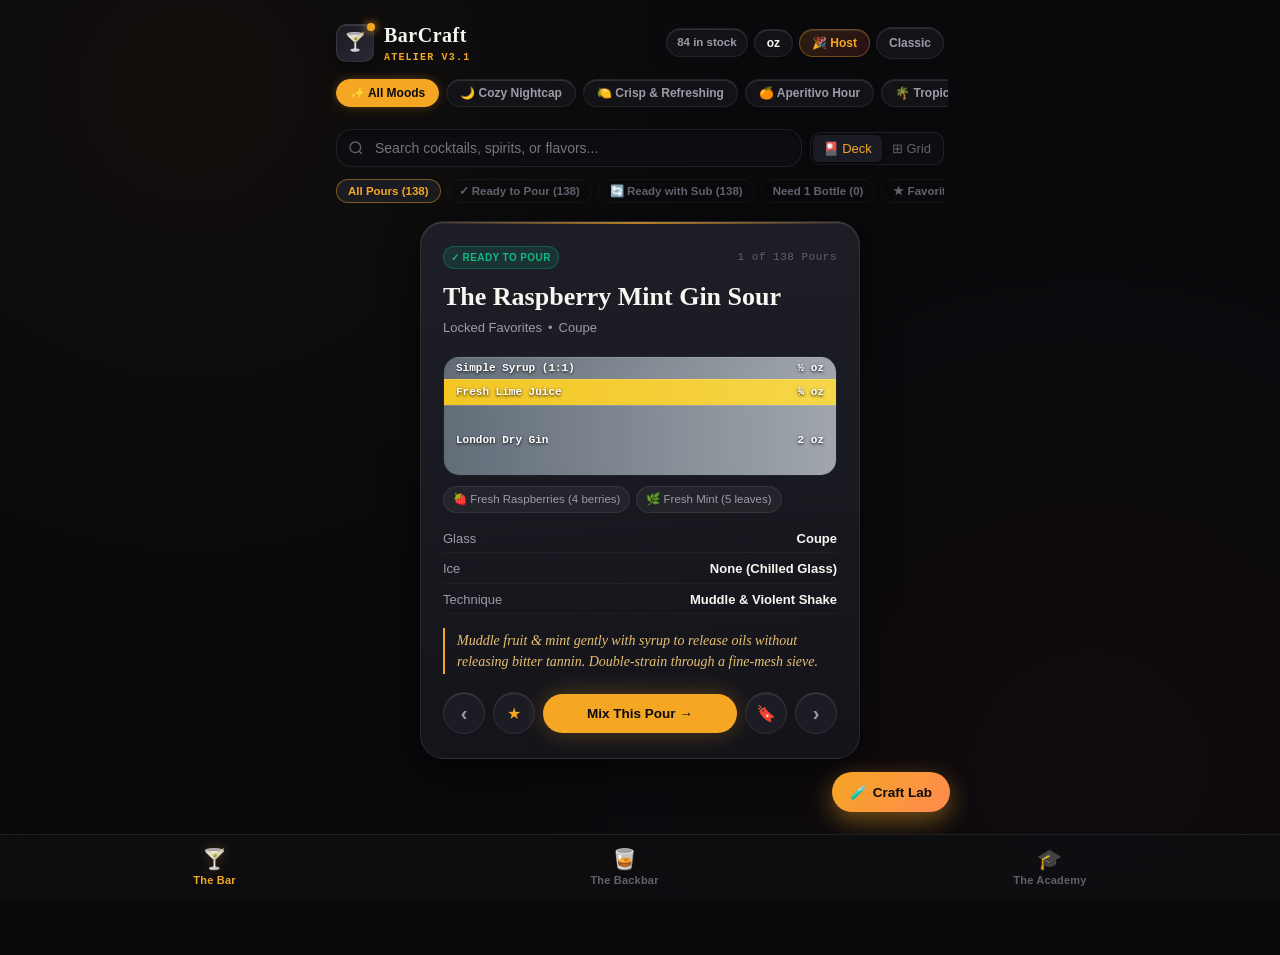
==== commit c8ba5db6: "Atelier v3.1: finish Academy, Craft Lab, Host queue, and Backbar - Academy: fix crash (calls to none" ====
--- a/atelier/index.html
+++ b/atelier/index.html
@@ -24,14 +24,15 @@
         <div class="brand-crest">🍸</div>
         <div class="brand-text">
           <span class="brand-name">BarCraft</span>
-          <span class="brand-tag">v3 Atelier</span>
+          <span class="brand-tag">Atelier v3.1</span>
         </div>
       </div>
       <div class="header-right">
-        <span class="hud-pill" id="inStockPillCount">0 In Stock</span>
+        <span class="hud-pill stock-pill" id="inStockPillCount">0 in stock</span>
+        <button class="hud-btn lab-header-btn" id="craftLabHeaderBtn" title="Open Craft Lab">🧪 Lab</button>
         <button class="hud-btn" id="unitToggleBtn" title="Toggle Units (oz / ml)">oz</button>
         <button class="hud-btn host-mode-btn" id="hostModeBtn" title="Launch Guest Party Menu">🎉 Host</button>
-        <a href="../" class="hud-btn" style="text-decoration:none; color:var(--text-secondary); font-size:11px;" title="Switch to Classic Standard UI">Classic UI →</a>
+        <a href="../" class="hud-btn classic-link" title="Switch to Classic Standard UI">Classic</a>
       </div>
     </header>
 
@@ -119,9 +120,9 @@
   </div> <!-- End .atelier-app -->
 
   <!-- Floating Action Button: The Craft Lab (Riff Studio) -->
-  <button class="atelier-fab" id="craftLabFab" title="Open Craft Lab (Riff or Create Cocktails)">
+  <button class="atelier-fab" id="craftLabFab" title="Open Craft Lab (Riff or Create Cocktails)" aria-label="Open Craft Lab">
     <span>🧪</span>
-    <span>Craft Lab</span>
+    <span class="fab-label">Craft Lab</span>
   </button>
 
   <!-- ======================================================================
--- a/css/atelier.css
+++ b/css/atelier.css
@@ -460,15 +460,16 @@
 /* Sensory Liquid Fill Silhouette in Deck */
 .vessel-mini-silhouette {
   width: 100%;
-  height: 110px;
-  background: rgba(14, 14, 18, 0.75);
+  height: 120px;
+  background: rgba(14, 14, 18, 0.85);
   border: 1px solid var(--border-glass);
   border-radius: var(--radius-md);
-  margin-bottom: 18px;
+  margin-bottom: 10px;
   display: flex;
   flex-direction: column-reverse;
   overflow: hidden;
   position: relative;
+  box-shadow: inset 0 2px 8px rgba(0, 0, 0, 0.6);
 }
 
 .vessel-liquid-layer {
@@ -478,19 +479,102 @@
   display: flex;
   align-items: center;
   justify-content: space-between;
-  padding: 0 10px;
+  padding: 0 12px;
   font-family: var(--font-mono);
-  font-size: 10.5px;
-  font-weight: 600;
-  color: rgba(255, 255, 255, 0.95);
-  text-shadow: 0 1px 3px rgba(0, 0, 0, 0.8);
+  font-size: 11px;
+  font-weight: 700;
+  color: #FFFFFF;
+  text-shadow: 0 1px 3px rgba(0, 0, 0, 0.9);
+  min-height: 22px;
+  border-top: 1px solid rgba(255, 255, 255, 0.15);
+}
+
+.liquid-layer-name {
+  white-space: nowrap;
+  overflow: hidden;
+  text-overflow: ellipsis;
+  margin-right: 8px;
+}
+
+.liquid-layer-amt {
+  white-space: nowrap;
+  flex-shrink: 0;
+  font-weight: 800;
+}
+
+/* Accents strip for non-liquid produce, garnishes, and bitters */
+.deck-accents-row {
+  display: flex;
+  flex-wrap: wrap;
+  gap: 6px;
+  margin-bottom: 16px;
+}
+
+.deck-accent-chip {
+  background: rgba(255, 255, 255, 0.05);
+  border: 1px solid var(--border-glass);
+  border-radius: var(--radius-pill);
+  padding: 4px 9px;
+  font-size: 11.5px;
+  color: var(--text-secondary);
+  display: inline-flex;
+  align-items: center;
+  gap: 4px;
+}
+
+/* Substitution & Missing Callouts on Deck */
+.deck-sub-callout {
+  background: rgba(245, 166, 35, 0.12);
+  border: 1px solid rgba(245, 166, 35, 0.35);
+  border-radius: var(--radius-sm);
+  padding: 9px 12px;
+  margin-bottom: 14px;
+  display: flex;
+  align-items: center;
+  gap: 10px;
+}
+
+.deck-sub-icon {
+  font-size: 20px;
+  flex-shrink: 0;
+}
+
+.deck-sub-title {
+  font-size: 11px;
+  font-weight: 800;
+  text-transform: uppercase;
+  letter-spacing: 0.6px;
+  color: var(--accent-amber);
+}
+
+.deck-sub-desc {
+  font-size: 12.5px;
+  color: var(--text-primary);
+  margin-top: 2px;
+}
+
+.deck-missing-callout {
+  background: rgba(239, 68, 68, 0.1);
+  border: 1px solid rgba(239, 68, 68, 0.25);
+  border-radius: var(--radius-sm);
+  padding: 8px 12px;
+  margin-bottom: 14px;
+  font-size: 12px;
+  color: var(--text-secondary);
+  display: flex;
+  align-items: center;
+  gap: 8px;
+}
+
+.deck-missing-callout strong {
+  color: #EF4444;
 }
 
 .deck-specs-summary {
   display: flex;
   flex-direction: column;
   gap: 6px;
-  margin-bottom: 20px;
+  margin-bottom: 18px;
 }
 
 .deck-spec-row {
@@ -509,7 +593,7 @@
 
 .deck-card-actions {
   display: flex;
-  gap: 10px;
+  gap: 8px;
   align-items: center;
 }
 
@@ -518,8 +602,8 @@
   background: var(--accent-amber);
   border: none;
   border-radius: var(--radius-pill);
-  padding: 13px;
-  font-size: 14px;
+  padding: 12px 14px;
+  font-size: 13.5px;
   font-weight: 800;
   color: #0B0B0E;
   cursor: pointer;
@@ -529,6 +613,7 @@
   gap: 6px;
   box-shadow: var(--shadow-amber-bloom);
   transition: all 0.15s ease;
+  white-space: nowrap;
 }
 
 .deck-btn-mix:hover {
@@ -540,13 +625,39 @@
   transform: scale(0.97);
 }
 
-.deck-btn-next,
+.deck-btn-nav {
+  background: var(--bg-surface-elevated);
+  border: 1px solid var(--border-glass);
+  border-radius: var(--radius-pill);
+  padding: 11px 13px;
+  font-size: 12.5px;
+  font-weight: 700;
+  color: var(--text-secondary);
+  cursor: pointer;
+  display: flex;
+  align-items: center;
+  justify-content: center;
+  transition: all 0.15s ease;
+  user-select: none;
+  box-shadow: var(--border-bevel);
+  white-space: nowrap;
+}
+
+.deck-btn-nav:hover {
+  color: var(--text-primary);
+  border-color: var(--border-glass-active);
+}
+
+.deck-btn-nav:active {
+  transform: scale(0.95);
+}
+
 .deck-btn-fav {
   background: var(--bg-surface-elevated);
   border: 1px solid var(--border-glass);
   border-radius: var(--radius-pill);
-  width: 44px;
-  height: 44px;
+  width: 42px;
+  height: 42px;
   display: flex;
   align-items: center;
   justify-content: center;
@@ -555,9 +666,9 @@
   cursor: pointer;
   transition: all 0.15s ease;
   box-shadow: var(--border-bevel);
-}
-
-.deck-btn-next:hover,
+  flex-shrink: 0;
+}
+
 .deck-btn-fav:hover {
   color: var(--text-primary);
   border-color: var(--border-glass-active);
@@ -1004,7 +1115,7 @@
 .atelier-fab {
   position: fixed;
   bottom: calc(88px + env(safe-area-inset-bottom, 20px));
-  right: 20px;
+  right: max(20px, calc(50% - 310px));
   background: linear-gradient(135deg, var(--accent-amber), #FF8A50);
   border: none;
   border-radius: var(--radius-pill);
@@ -1159,6 +1270,79 @@
   color: var(--text-secondary);
 }
 
+/* Smart Substitutions Drawer inside Bartender Focus HUD */
+.hud-substitution-card {
+  background: rgba(245, 166, 35, 0.08);
+  border: 1px solid rgba(245, 166, 35, 0.3);
+  border-radius: var(--radius-md);
+  padding: 12px 14px;
+  margin-bottom: 16px;
+}
+
+.hud-sub-header {
+  display: flex;
+  justify-content: space-between;
+  align-items: center;
+  margin-bottom: 8px;
+  font-size: 12px;
+  font-weight: 800;
+  text-transform: uppercase;
+  letter-spacing: 0.6px;
+  color: var(--accent-amber);
+}
+
+.hud-sub-badge {
+  background: rgba(245, 166, 35, 0.2);
+  border-radius: var(--radius-pill);
+  padding: 2px 7px;
+  font-size: 10.5px;
+  font-weight: 700;
+  color: var(--accent-amber);
+}
+
+.hud-sub-options-list {
+  display: flex;
+  flex-direction: column;
+  gap: 8px;
+}
+
+.hud-sub-toggle-item {
+  display: flex;
+  align-items: flex-start;
+  gap: 10px;
+  padding: 8px 10px;
+  background: rgba(0, 0, 0, 0.35);
+  border: 1px solid var(--border-glass-subtle);
+  border-radius: var(--radius-sm);
+  cursor: pointer;
+  transition: all 0.15s ease;
+}
+
+.hud-sub-toggle-item.active {
+  border-color: var(--accent-amber);
+  background: rgba(245, 166, 35, 0.12);
+}
+
+.hud-sub-toggle-item input[type="checkbox"] {
+  accent-color: var(--accent-amber);
+  margin-top: 3px;
+  cursor: pointer;
+  width: 16px;
+  height: 16px;
+}
+
+.hud-sub-item-title {
+  font-size: 13px;
+  color: var(--text-primary);
+  line-height: 1.3;
+}
+
+.hud-sub-item-note {
+  font-size: 11px;
+  color: var(--accent-amber);
+  margin-top: 2px;
+}
+
 /* Ratio Stack Container in HUD */
 .ratio-stack-vessel {
   width: 100%;
@@ -1384,3 +1568,871 @@
   from { opacity: 0; transform: translateY(-10px); }
   to { opacity: 1; transform: translateY(0); }
 }
+
+/* ==========================================================================
+   v3.1 Atelier Refinements
+   Header fit, deck card rhythm, Academy drills, Craft Lab editor, Host queue
+   ========================================================================== */
+
+/* Header: brand + controls wrap cleanly on phones */
+.atelier-header {
+  flex-wrap: wrap;
+  gap: 10px 12px;
+}
+
+.header-right {
+  gap: 6px;
+  flex-wrap: nowrap;
+  overflow-x: auto;
+  scrollbar-width: none;
+}
+
+.header-right::-webkit-scrollbar {
+  display: none;
+}
+
+.header-right > * {
+  flex-shrink: 0;
+  white-space: nowrap;
+}
+
+.classic-link {
+  text-decoration: none;
+  color: var(--text-secondary);
+}
+
+.host-order-badge {
+  display: inline-flex;
+  align-items: center;
+  justify-content: center;
+  min-width: 17px;
+  height: 17px;
+  padding: 0 5px;
+  margin-left: 4px;
+  border-radius: var(--radius-pill);
+  background: var(--accent-ruby);
+  color: #FFFFFF;
+  font-size: 10px;
+  font-weight: 800;
+}
+
+@media (max-width: 520px) {
+  .header-right {
+    width: 100%;
+  }
+  .header-right .stock-pill {
+    margin-right: auto;
+  }
+}
+
+/* Mood chips: room for the active glow so it isn't clipped */
+.mood-carousel {
+  padding: 6px 4px 10px;
+  margin: -6px -4px 0;
+}
+
+.mood-chip.active {
+  box-shadow: 0 0 14px -4px rgba(245, 166, 35, 0.6);
+}
+
+/* Deck card */
+.deck-spec-row {
+  gap: 16px;
+}
+
+.deck-spec-row .spec-val {
+  text-align: right;
+}
+
+.deck-bar-rule {
+  font-family: var(--font-serif);
+  font-style: italic;
+  font-size: 14px;
+  line-height: 1.5;
+  color: var(--text-gold);
+  border-left: 2px solid var(--accent-amber);
+  padding: 2px 0 2px 12px;
+  margin: -4px 0 18px;
+}
+
+.deck-card-actions .deck-btn-nav {
+  width: 42px;
+  height: 42px;
+  padding: 0;
+  font-size: 20px;
+  flex-shrink: 0;
+}
+
+.deck-card-actions .deck-btn-mix {
+  flex: 1;
+  min-width: 0;
+}
+
+.deck-btn-fav.want.active {
+  color: var(--status-need1);
+}
+
+/* Floating Craft Lab button: leave room to scroll past it, compact on phones */
+.atelier-app {
+  padding-bottom: 88px;
+}
+
+/* On phones the floating button would cover the deck controls, so it moves into the header */
+.lab-header-btn {
+  display: none;
+  color: var(--accent-amber);
+}
+
+@media (max-width: 520px) {
+  .atelier-fab {
+    display: none !important;
+  }
+  .lab-header-btn {
+    display: inline-flex;
+  }
+  .atelier-app {
+    padding-bottom: 24px;
+  }
+}
+
+/* Shared empty state */
+.atelier-empty-state {
+  text-align: center;
+  padding: 32px 16px;
+  font-size: 13px;
+  line-height: 1.5;
+  color: var(--text-muted);
+  border: 1px dashed var(--border-glass);
+  border-radius: var(--radius-md);
+}
+
+/* Backbar shopping rows */
+.shopping-row-actions {
+  display: flex;
+  gap: 6px;
+  flex-shrink: 0;
+}
+
+.shop-bought-btn {
+  color: var(--accent-emerald);
+}
+
+/* Bartender HUD */
+.hud-modal-overlay {
+  z-index: 2100; /* sits above Host mode so the host can mix from the order queue */
+}
+
+.hud-prebatch-note {
+  font-size: 12.5px;
+  line-height: 1.5;
+  color: var(--text-secondary);
+  background: var(--accent-amber-light);
+  border: 1px solid rgba(245, 166, 35, 0.25);
+  border-radius: var(--radius-sm);
+  padding: 10px 12px;
+  margin-bottom: 14px;
+}
+
+.hud-prebatch-note strong {
+  color: var(--accent-amber);
+}
+
+.hud-footer-actions {
+  display: flex;
+  gap: 8px;
+  margin-top: 12px;
+}
+
+.hud-footer-actions .deck-btn-nav {
+  flex: 1;
+}
+
+.hud-delete-btn:hover {
+  color: var(--accent-ruby);
+  border-color: rgba(230, 57, 70, 0.5);
+}
+
+/* Academy */
+.academy-rank-desc {
+  font-size: 12.5px;
+  color: var(--text-secondary);
+  margin: -4px 0 14px;
+  line-height: 1.45;
+}
+
+.academy-xp-labels {
+  display: flex;
+  justify-content: space-between;
+  font-size: 11.5px;
+  color: var(--text-secondary);
+}
+
+.academy-stats-row {
+  display: grid;
+  grid-template-columns: repeat(3, 1fr);
+  gap: 10px;
+  margin-bottom: 16px;
+}
+
+.academy-stat {
+  background: var(--bg-surface-card);
+  border: 1px solid var(--border-glass);
+  border-radius: var(--radius-md);
+  padding: 12px 8px;
+  display: flex;
+  flex-direction: column;
+  align-items: center;
+  gap: 2px;
+}
+
+.academy-stat-val {
+  font-family: var(--font-serif);
+  font-size: 20px;
+  font-weight: 700;
+  color: var(--text-primary);
+}
+
+.academy-stat-lbl {
+  font-size: 10.5px;
+  font-weight: 700;
+  letter-spacing: 0.6px;
+  text-transform: uppercase;
+  color: var(--text-muted);
+}
+
+.drill-launcher-card {
+  font-family: inherit;
+  text-align: left;
+  color: inherit;
+}
+
+.drill-launcher-wide {
+  grid-column: 1 / -1;
+}
+
+.academy-section-title {
+  font-family: var(--font-serif);
+  font-size: 18px;
+  font-weight: 700;
+  color: var(--text-primary);
+  margin: 4px 0 12px;
+}
+
+.codex-list {
+  display: flex;
+  flex-direction: column;
+  gap: 8px;
+  margin-bottom: 20px;
+}
+
+.codex-item {
+  background: var(--bg-surface-card);
+  border: 1px solid var(--border-glass);
+  border-radius: var(--radius-sm);
+  padding: 12px 14px;
+}
+
+.codex-item summary {
+  list-style: none;
+  cursor: pointer;
+  display: flex;
+  justify-content: space-between;
+  align-items: center;
+  gap: 10px;
+}
+
+.codex-item summary::-webkit-details-marker {
+  display: none;
+}
+
+.codex-item[open] {
+  border-color: var(--border-glass-active);
+}
+
+.codex-item-title {
+  font-weight: 700;
+  font-size: 13.5px;
+  color: var(--text-primary);
+}
+
+.codex-badge {
+  font-size: 10px;
+  flex-shrink: 0;
+}
+
+.codex-item-body {
+  font-size: 12.5px;
+  line-height: 1.5;
+  color: var(--text-secondary);
+  margin-top: 8px;
+}
+
+.quiz-hud-row {
+  display: flex;
+  align-items: center;
+  justify-content: space-between;
+  gap: 10px;
+  margin-bottom: 10px;
+}
+
+.quiz-hud-count {
+  font-size: 12px;
+  font-weight: 700;
+  color: var(--text-secondary);
+}
+
+.quiz-progress {
+  margin-bottom: 16px;
+}
+
+.quiz-question-card {
+  margin-bottom: 14px;
+}
+
+.quiz-question-title {
+  font-family: var(--font-serif);
+  font-size: 21px;
+  font-weight: 700;
+  color: var(--text-primary);
+  margin: 10px 0 4px;
+}
+
+.quiz-question-prompt {
+  font-size: 14px;
+  line-height: 1.5;
+  color: var(--text-secondary);
+}
+
+.quiz-question-prompt strong {
+  color: var(--text-primary);
+}
+
+.quiz-spec-preview {
+  margin-top: 12px;
+  display: flex;
+  flex-direction: column;
+  gap: 4px;
+  font-family: var(--font-mono);
+  font-size: 12.5px;
+}
+
+.quiz-spec-line {
+  display: grid;
+  grid-template-columns: 70px 1fr;
+  gap: 8px;
+  color: var(--text-secondary);
+}
+
+.quiz-spec-line.masked span:last-child {
+  color: var(--accent-amber);
+  font-weight: 700;
+}
+
+.quiz-options {
+  display: flex;
+  flex-direction: column;
+  gap: 8px;
+  margin-bottom: 14px;
+}
+
+.quiz-option,
+.quiz-shelf-btn {
+  font-family: inherit;
+  background: var(--bg-surface-card);
+  border: 1px solid var(--border-glass);
+  border-radius: var(--radius-md);
+  color: var(--text-primary);
+  font-size: 14px;
+  font-weight: 600;
+  text-align: left;
+  padding: 14px 16px;
+  display: flex;
+  align-items: center;
+  gap: 10px;
+  cursor: pointer;
+  transition: border-color 0.15s ease, background 0.15s ease, transform 0.1s ease;
+}
+
+.quiz-option:hover:not(:disabled),
+.quiz-shelf-btn:hover:not(:disabled) {
+  border-color: var(--border-glass-active);
+}
+
+.quiz-option:active:not(:disabled),
+.quiz-shelf-btn:active:not(:disabled) {
+  transform: scale(0.99);
+}
+
+.quiz-option:disabled,
+.quiz-shelf-btn:disabled {
+  cursor: default;
+  opacity: 0.7;
+}
+
+.quiz-option.correct,
+.quiz-shelf-btn.correct {
+  opacity: 1;
+  border-color: var(--status-ready);
+  background: var(--status-ready-bg);
+}
+
+.quiz-option.incorrect,
+.quiz-shelf-btn.incorrect {
+  opacity: 1;
+  border-color: var(--accent-ruby);
+  background: rgba(230, 57, 70, 0.14);
+}
+
+.quiz-option-icon {
+  font-size: 18px;
+}
+
+.quiz-shelf-label {
+  font-size: 12px;
+  font-weight: 700;
+  color: var(--text-secondary);
+  margin-bottom: 8px;
+}
+
+.quiz-shelf {
+  display: flex;
+  flex-wrap: wrap;
+  gap: 8px;
+  margin-bottom: 14px;
+}
+
+.quiz-shelf-btn {
+  padding: 9px 13px;
+  font-size: 13px;
+  border-radius: var(--radius-pill);
+}
+
+.quiz-shelf-btn.picked {
+  border-color: var(--accent-amber);
+  background: var(--accent-amber-light);
+  color: var(--accent-amber);
+}
+
+.quiz-submit-btn {
+  width: 100%;
+  margin-bottom: 16px;
+}
+
+.quiz-submit-btn:disabled {
+  opacity: 0.4;
+  box-shadow: none;
+  cursor: default;
+  transform: none;
+}
+
+.quiz-feedback {
+  border-radius: var(--radius-md);
+  padding: 14px 16px;
+  margin-bottom: 12px;
+  border: 1px solid;
+}
+
+.quiz-feedback.correct {
+  background: var(--status-ready-bg);
+  border-color: rgba(16, 185, 129, 0.4);
+}
+
+.quiz-feedback.incorrect {
+  background: rgba(230, 57, 70, 0.1);
+  border-color: rgba(230, 57, 70, 0.4);
+}
+
+.quiz-feedback-head {
+  display: flex;
+  justify-content: space-between;
+  font-weight: 800;
+  font-size: 14px;
+  margin-bottom: 6px;
+}
+
+.quiz-feedback.correct .quiz-feedback-head { color: var(--status-ready); }
+.quiz-feedback.incorrect .quiz-feedback-head { color: var(--accent-ruby); }
+
+.quiz-feedback-body {
+  font-size: 13px;
+  line-height: 1.5;
+  color: var(--text-secondary);
+}
+
+.quiz-feedback-body strong {
+  color: var(--text-primary);
+}
+
+.quiz-scorecard {
+  text-align: center;
+}
+
+.quiz-score-icon {
+  font-size: 44px;
+}
+
+.quiz-score-big {
+  font-family: var(--font-serif);
+  font-size: 40px;
+  font-weight: 700;
+  color: var(--accent-amber);
+  margin: 4px 0 10px;
+}
+
+.quiz-score-actions {
+  display: flex;
+  gap: 10px;
+}
+
+.quiz-score-actions > * {
+  flex: 1;
+}
+
+/* Craft Lab editor */
+.lab-title {
+  font-family: var(--font-serif);
+  font-size: 20px;
+  font-weight: 700;
+  color: var(--text-primary);
+  padding-right: 12px;
+}
+
+.lab-whisper {
+  background: var(--accent-amber-light);
+  border-left: 3px solid var(--accent-amber);
+  padding: 10px 14px;
+  border-radius: 0 8px 8px 0;
+  margin-bottom: 18px;
+  font-size: 12.5px;
+  line-height: 1.5;
+  color: var(--text-primary);
+}
+
+.lab-whisper-label {
+  font-size: 10.5px;
+  font-weight: 800;
+  letter-spacing: 0.6px;
+  text-transform: uppercase;
+  color: var(--accent-amber);
+  margin-bottom: 2px;
+}
+
+.lab-form {
+  display: flex;
+  flex-direction: column;
+  gap: 14px;
+}
+
+.lab-field {
+  display: flex;
+  flex-direction: column;
+  gap: 6px;
+  min-width: 0;
+}
+
+.lab-label {
+  font-size: 12px;
+  font-weight: 700;
+  color: var(--text-secondary);
+}
+
+.lab-hint {
+  font-weight: 500;
+  color: var(--text-muted);
+  margin-left: 4px;
+}
+
+.lab-input {
+  width: 100%;
+  min-width: 0;
+  background: var(--bg-surface-input);
+  border: 1px solid var(--border-glass);
+  border-radius: var(--radius-sm);
+  color: var(--text-primary);
+  font-family: inherit;
+  font-size: 14px;
+  padding: 10px 12px;
+  outline: none;
+  transition: border-color 0.15s ease, box-shadow 0.15s ease;
+}
+
+.lab-input:focus {
+  border-color: var(--border-glass-active);
+  box-shadow: 0 0 0 3px var(--accent-amber-light);
+}
+
+select.lab-input {
+  appearance: none;
+  -webkit-appearance: none;
+  background-image: url("data:image/svg+xml,%3Csvg xmlns='http://www.w3.org/2000/svg' width='12' height='12' viewBox='0 0 24 24' fill='none' stroke='%239E9AA7' stroke-width='2'%3E%3Cpath d='m6 9 6 6 6-6'/%3E%3C/svg%3E");
+  background-repeat: no-repeat;
+  background-position: right 10px center;
+  padding-right: 28px;
+}
+
+.lab-textarea {
+  resize: vertical;
+  line-height: 1.5;
+}
+
+.lab-grid-2 {
+  display: grid;
+  grid-template-columns: 1fr 1fr;
+  gap: 10px;
+}
+
+.lab-ing-list {
+  display: flex;
+  flex-direction: column;
+  gap: 8px;
+}
+
+.lab-ing-row {
+  display: grid;
+  grid-template-columns: 64px 92px 1fr 36px;
+  gap: 6px;
+  align-items: center;
+}
+
+.lab-ing-remove {
+  height: 40px;
+  border-radius: var(--radius-sm);
+  background: transparent;
+  border: 1px solid var(--border-glass);
+  color: var(--text-muted);
+  cursor: pointer;
+}
+
+.lab-ing-remove:hover {
+  color: var(--accent-ruby);
+  border-color: rgba(230, 57, 70, 0.5);
+}
+
+.lab-add-ing {
+  align-self: flex-start;
+  background: transparent;
+  border: 1px dashed var(--border-glass-active);
+  color: var(--accent-amber);
+  border-radius: var(--radius-pill);
+  font-family: inherit;
+  font-size: 12.5px;
+  font-weight: 700;
+  padding: 8px 14px;
+  cursor: pointer;
+}
+
+.lab-live-metrics {
+  font-family: var(--font-mono);
+  font-size: 11.5px;
+  color: var(--text-muted);
+  min-height: 1em;
+}
+
+.lab-error {
+  font-size: 12.5px;
+  color: var(--accent-ruby);
+}
+
+@media (max-width: 420px) {
+  .lab-ing-row {
+    grid-template-columns: 56px 82px 1fr 32px;
+  }
+  .lab-ing-row .lab-input {
+    padding: 9px 8px;
+    font-size: 13.5px;
+  }
+}
+
+/* Host mode */
+.party-mode-overlay {
+  padding: max(16px, env(safe-area-inset-top, 16px)) 20px max(24px, env(safe-area-inset-bottom, 24px));
+}
+
+#partyModeContainer {
+  max-width: 520px;
+  width: 100%;
+  margin: 0 auto;
+}
+
+.party-top-bar {
+  display: flex;
+  justify-content: space-between;
+  align-items: center;
+  gap: 10px;
+  margin-bottom: 22px;
+}
+
+.party-exit-btn {
+  position: static;
+}
+
+.party-view-toggle {
+  display: flex;
+  background: var(--bg-surface-glass);
+  border: 1px solid var(--border-glass);
+  border-radius: var(--radius-pill);
+  padding: 3px;
+}
+
+.party-view-toggle button {
+  background: transparent;
+  border: none;
+  border-radius: var(--radius-pill);
+  color: var(--text-secondary);
+  font-family: inherit;
+  font-size: 12px;
+  font-weight: 700;
+  padding: 6px 12px;
+  cursor: pointer;
+}
+
+.party-view-toggle button.active {
+  background: var(--accent-amber);
+  color: #0B0B0E;
+}
+
+.party-guest-field {
+  display: flex;
+  flex-direction: column;
+  gap: 6px;
+  font-size: 12px;
+  font-weight: 700;
+  color: var(--text-secondary);
+  margin-bottom: 20px;
+}
+
+.party-category {
+  font-size: 11px;
+  font-weight: 800;
+  letter-spacing: 1px;
+  text-transform: uppercase;
+  color: var(--text-muted);
+  margin: 6px 0 10px;
+}
+
+.party-list {
+  display: flex;
+  flex-direction: column;
+  gap: 12px;
+  margin-bottom: 20px;
+}
+
+.party-drink-card {
+  background: var(--bg-surface-card);
+  border: 1px solid var(--border-glass);
+  border-radius: var(--radius-md);
+  padding: 16px 18px;
+  box-shadow: var(--border-bevel);
+}
+
+.party-drink-name {
+  font-family: var(--font-serif);
+  font-size: 19px;
+  font-weight: 700;
+  color: var(--text-primary);
+  margin-bottom: 4px;
+}
+
+.party-drink-ings {
+  font-size: 12.5px;
+  line-height: 1.5;
+  color: var(--text-secondary);
+}
+
+.party-drink-foot {
+  display: flex;
+  justify-content: space-between;
+  align-items: center;
+  gap: 10px;
+  margin-top: 12px;
+  font-size: 12px;
+  color: var(--accent-amber);
+}
+
+.party-order-btn {
+  background: var(--accent-amber);
+  color: #0B0B0E;
+  border: none;
+  border-radius: var(--radius-pill);
+  font-family: inherit;
+  font-size: 12.5px;
+  font-weight: 800;
+  padding: 8px 14px;
+  cursor: pointer;
+  white-space: nowrap;
+}
+
+.party-order-btn:disabled {
+  background: var(--status-ready);
+  cursor: default;
+}
+
+.party-order-row {
+  display: flex;
+  align-items: center;
+  gap: 10px;
+  background: var(--bg-surface-card);
+  border: 1px solid var(--border-glass);
+  border-radius: var(--radius-md);
+  padding: 12px 14px;
+}
+
+.party-order-num {
+  width: 28px;
+  height: 28px;
+  flex-shrink: 0;
+  border-radius: 50%;
+  background: var(--accent-amber-light);
+  color: var(--accent-amber);
+  font-weight: 800;
+  font-size: 13px;
+  display: flex;
+  align-items: center;
+  justify-content: center;
+}
+
+.party-order-info {
+  flex: 1;
+  min-width: 0;
+}
+
+.party-order-drink {
+  font-weight: 700;
+  font-size: 14px;
+  color: var(--text-primary);
+}
+
+.party-order-meta {
+  font-size: 11.5px;
+  color: var(--text-muted);
+}
+
+.party-served-btn {
+  color: var(--accent-emerald);
+}
+
+.party-clear-btn {
+  display: block;
+  margin: 0 auto;
+  background: none;
+  border: none;
+  color: var(--text-muted);
+  font-family: inherit;
+  font-size: 12px;
+  text-decoration: underline;
+  cursor: pointer;
+}
+
+@media (prefers-reduced-motion: reduce) {
+  .drill-launcher-card:hover,
+  .deck-btn-mix:hover {
+    transform: none;
+  }
+}
+
+.atelier-toast {
+  max-width: min(420px, calc(100vw - 32px));
+  border-radius: 14px;
+  text-align: center;
+  line-height: 1.4;
+}
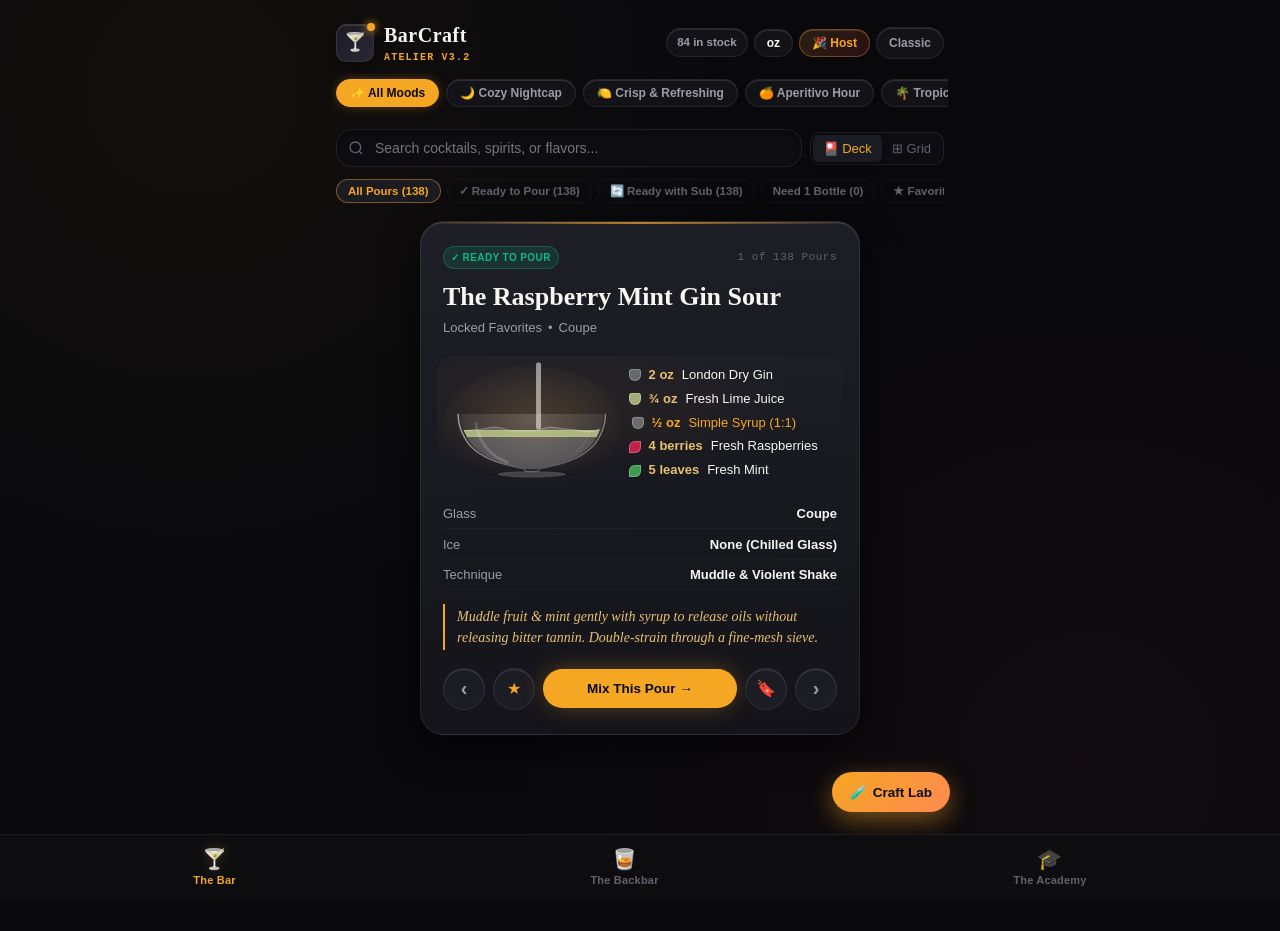
==== commit 3afd90ba: "Atelier v3.2: animated visual recipes in real glassware Replace the striped liquid bar on deck cards" ====
--- a/atelier/index.html
+++ b/atelier/index.html
@@ -24,7 +24,7 @@
         <div class="brand-crest">🍸</div>
         <div class="brand-text">
           <span class="brand-name">BarCraft</span>
-          <span class="brand-tag">Atelier v3.1</span>
+          <span class="brand-tag">Atelier v3.2</span>
         </div>
       </div>
       <div class="header-right">
--- a/css/atelier.css
+++ b/css/atelier.css
@@ -458,71 +458,6 @@
 }
 
 /* Sensory Liquid Fill Silhouette in Deck */
-.vessel-mini-silhouette {
-  width: 100%;
-  height: 120px;
-  background: rgba(14, 14, 18, 0.85);
-  border: 1px solid var(--border-glass);
-  border-radius: var(--radius-md);
-  margin-bottom: 10px;
-  display: flex;
-  flex-direction: column-reverse;
-  overflow: hidden;
-  position: relative;
-  box-shadow: inset 0 2px 8px rgba(0, 0, 0, 0.6);
-}
-
-.vessel-liquid-layer {
-  width: 100%;
-  transition: height 0.3s ease;
-  position: relative;
-  display: flex;
-  align-items: center;
-  justify-content: space-between;
-  padding: 0 12px;
-  font-family: var(--font-mono);
-  font-size: 11px;
-  font-weight: 700;
-  color: #FFFFFF;
-  text-shadow: 0 1px 3px rgba(0, 0, 0, 0.9);
-  min-height: 22px;
-  border-top: 1px solid rgba(255, 255, 255, 0.15);
-}
-
-.liquid-layer-name {
-  white-space: nowrap;
-  overflow: hidden;
-  text-overflow: ellipsis;
-  margin-right: 8px;
-}
-
-.liquid-layer-amt {
-  white-space: nowrap;
-  flex-shrink: 0;
-  font-weight: 800;
-}
-
-/* Accents strip for non-liquid produce, garnishes, and bitters */
-.deck-accents-row {
-  display: flex;
-  flex-wrap: wrap;
-  gap: 6px;
-  margin-bottom: 16px;
-}
-
-.deck-accent-chip {
-  background: rgba(255, 255, 255, 0.05);
-  border: 1px solid var(--border-glass);
-  border-radius: var(--radius-pill);
-  padding: 4px 9px;
-  font-size: 11.5px;
-  color: var(--text-secondary);
-  display: inline-flex;
-  align-items: center;
-  gap: 4px;
-}
-
-/* Substitution & Missing Callouts on Deck */
 .deck-sub-callout {
   background: rgba(245, 166, 35, 0.12);
   border: 1px solid rgba(245, 166, 35, 0.35);
@@ -2436,3 +2371,145 @@
   text-align: center;
   line-height: 1.4;
 }
+
+/* ==========================================================================
+   Glass Visualizer (visual recipe poured into its real glassware)
+   ========================================================================== */
+.viz-stage {
+  display: grid;
+  grid-template-columns: minmax(0, 46fr) minmax(0, 54fr);
+  align-items: center;
+  gap: 8px;
+  margin: 4px -6px 18px;
+  padding: 10px 6px 6px;
+  border-radius: var(--radius-md);
+  background:
+    radial-gradient(ellipse at 30% 40%, rgba(245, 166, 35, 0.06), transparent 60%),
+    linear-gradient(180deg, rgba(255, 255, 255, 0.015), rgba(255, 255, 255, 0));
+}
+
+.viz-glass {
+  display: block;
+  width: 100%;
+  padding: 0;
+  border: none;
+  background: none;
+  cursor: pointer;
+  -webkit-tap-highlight-color: transparent;
+  border-radius: var(--radius-sm);
+}
+
+.viz-glass:focus-visible {
+  outline: 2px solid var(--border-glass-active);
+  outline-offset: 2px;
+}
+
+.glass-viz-svg {
+  display: block;
+  width: 100%;
+  height: auto;
+  max-height: 230px;
+  overflow: visible;
+}
+
+.gv-legend {
+  list-style: none;
+  display: flex;
+  flex-direction: column;
+  gap: 7px;
+}
+
+.gv-legend-row {
+  display: grid;
+  grid-template-columns: 12px auto 1fr;
+  align-items: baseline;
+  column-gap: 8px;
+  font-size: 13px;
+  line-height: 1.3;
+  color: var(--text-primary);
+  transition: opacity 0.3s ease, transform 0.3s ease, color 0.3s ease;
+}
+
+.gv-legend-row.pending {
+  opacity: 0.32;
+}
+
+.gv-legend-row.active {
+  color: var(--accent-amber);
+  transform: translateX(3px);
+}
+
+.gv-legend-amt {
+  font-variant-numeric: tabular-nums;
+  font-weight: 700;
+  color: var(--text-gold);
+  white-space: nowrap;
+}
+
+.gv-legend-row.active .gv-legend-amt {
+  color: var(--accent-amber);
+}
+
+.gv-legend-name {
+  color: inherit;
+  min-width: 0;
+}
+
+.gv-swatch {
+  align-self: center;
+  width: 12px;
+  height: 12px;
+  border-radius: 50%;
+  background: var(--sw);
+  box-shadow: inset 0 0 0 1px rgba(255, 255, 255, 0.25);
+}
+
+.gv-swatch.liquid {
+  border-radius: 3px 3px 6px 6px;
+}
+
+.gv-swatch.drop {
+  width: 9px;
+  height: 12px;
+  margin-left: 1.5px;
+  border-radius: 50% 50% 50% 50% / 62% 62% 38% 38%;
+}
+
+.gv-swatch.solid {
+  border-radius: 50% 0 50% 0;
+}
+
+.gv-swatch.foam {
+  background: #F3EAD4;
+  box-shadow: inset 0 0 0 1px rgba(200, 180, 140, 0.6);
+}
+
+@media (max-width: 360px) {
+  .viz-stage {
+    grid-template-columns: 1fr;
+  }
+  .viz-glass {
+    max-width: 200px;
+    margin: 0 auto;
+  }
+}
+
+/* Catalog grid thumbnails */
+.card-glass-thumb {
+  width: 46px;
+  height: 52px;
+  flex-shrink: 0;
+  margin: -2px 2px -2px -6px;
+  display: flex;
+  align-items: flex-end;
+  justify-content: center;
+}
+
+.card-glass-thumb .glass-viz-svg {
+  max-height: 100%;
+  width: auto;
+}
+
+.card-top-row {
+  align-items: center;
+}
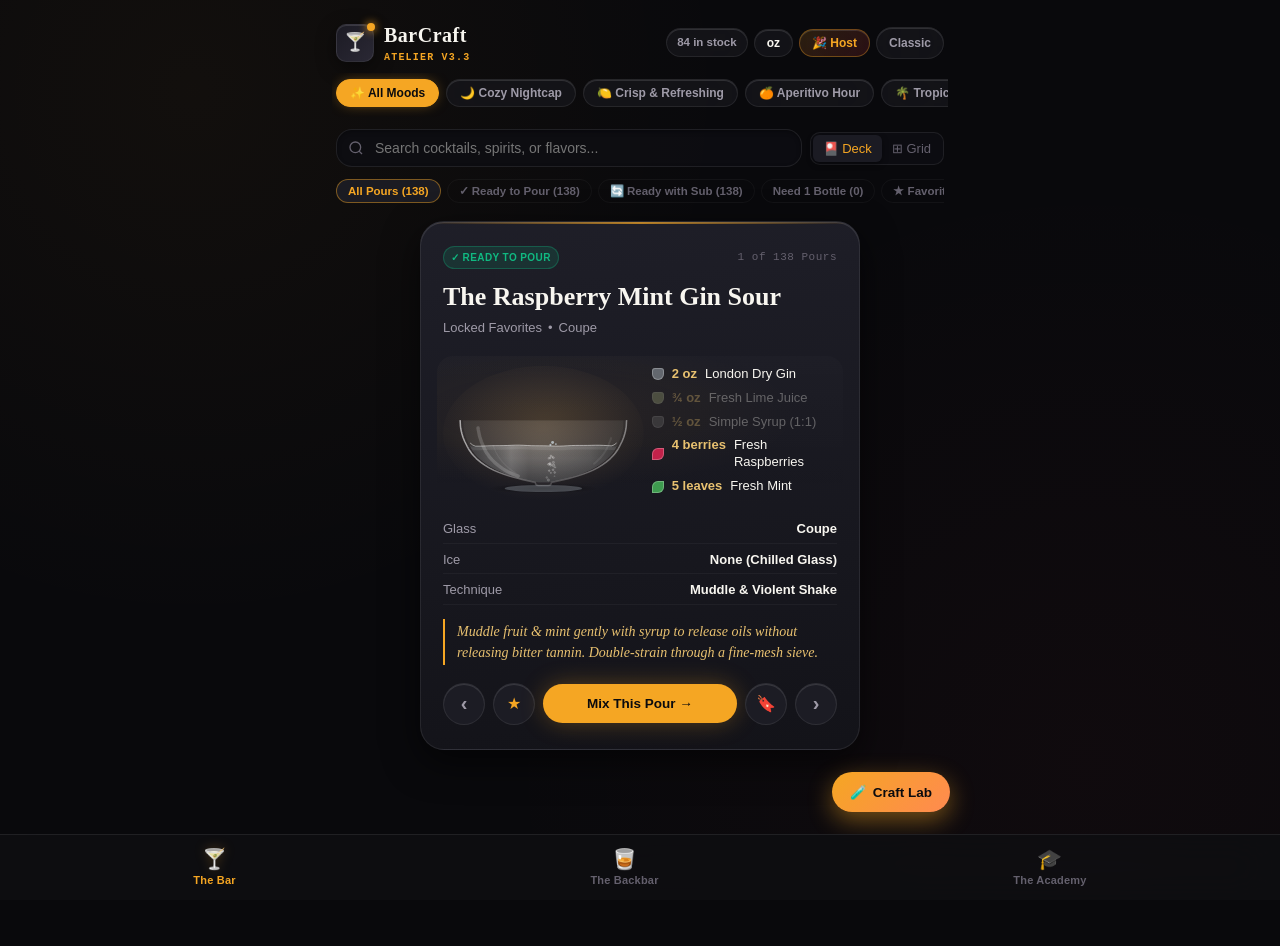
==== commit 872877ec: "Atelier v3.3: slower pours and higher-detail liquid and garnish - Animation tempo slowed ~1.8x acros" ====
--- a/atelier/index.html
+++ b/atelier/index.html
@@ -24,7 +24,7 @@
         <div class="brand-crest">🍸</div>
         <div class="brand-text">
           <span class="brand-name">BarCraft</span>
-          <span class="brand-tag">Atelier v3.2</span>
+          <span class="brand-tag">Atelier v3.3</span>
         </div>
       </div>
       <div class="header-right">
--- a/css/atelier.css
+++ b/css/atelier.css
@@ -2377,7 +2377,7 @@
    ========================================================================== */
 .viz-stage {
   display: grid;
-  grid-template-columns: minmax(0, 46fr) minmax(0, 54fr);
+  grid-template-columns: minmax(0, 52fr) minmax(0, 48fr);
   align-items: center;
   gap: 8px;
   margin: 4px -6px 18px;
@@ -2408,7 +2408,7 @@
   display: block;
   width: 100%;
   height: auto;
-  max-height: 230px;
+  max-height: 270px;
   overflow: visible;
 }
 
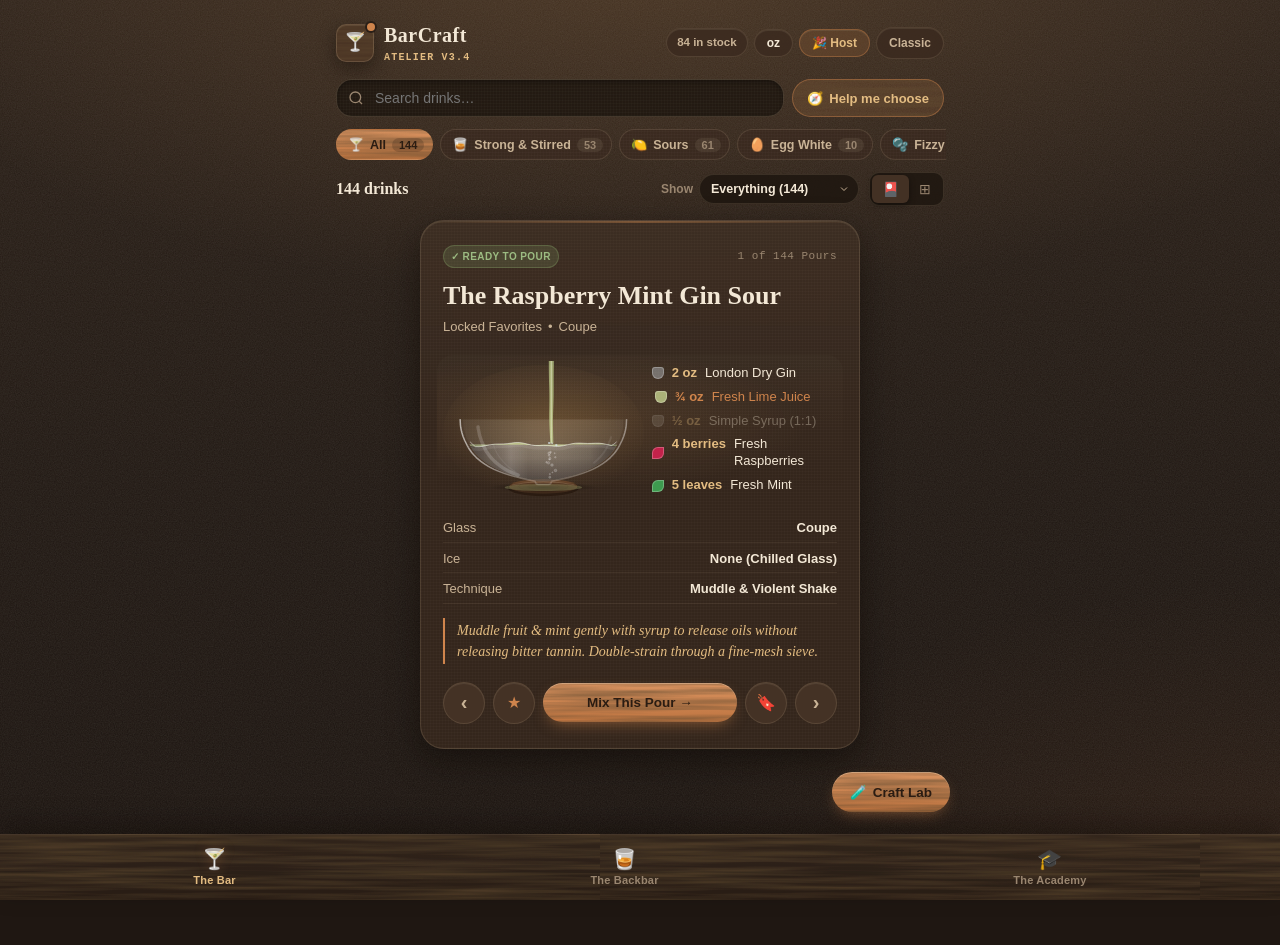
==== commit e63cef4e: "Atelier v3.4: rustic theme, style filters, simpler search, Help me choose; drop prices Atelier - Rus" ====
--- a/atelier/index.html
+++ b/atelier/index.html
@@ -3,7 +3,7 @@
 <head>
   <meta charset="UTF-8">
   <meta name="viewport" content="width=device-width, initial-scale=1.0, maximum-scale=1.0, user-scalable=no, viewport-fit=cover">
-  <meta name="theme-color" content="#09090C">
+  <meta name="theme-color" content="#1F1712">
   <meta name="apple-mobile-web-app-capable" content="yes">
   <meta name="apple-mobile-web-app-status-bar-style" content="black-translucent">
   <title>BarCraft Atelier — Home Cocktail Companion</title>
@@ -24,7 +24,7 @@
         <div class="brand-crest">🍸</div>
         <div class="brand-text">
           <span class="brand-name">BarCraft</span>
-          <span class="brand-tag">Atelier v3.3</span>
+          <span class="brand-tag">Atelier v3.4</span>
         </div>
       </div>
       <div class="header-right">
@@ -37,66 +37,50 @@
     </header>
 
     <!-- ====================================================================
-         HUB 1: THE BAR (Explore, Moods, Tonight's Pour Deck, & Catalog Grid)
+         HUB 1: THE BAR (Search, Styles, Tonight's Pour Deck, & Catalog Grid)
          ==================================================================== -->
     <main id="barHub">
-      <!-- Contextual Mood Carousel -->
-      <section class="mood-carousel-wrap">
-        <div class="mood-carousel" id="moodCarousel">
-          <button class="mood-chip active" data-mood="all">✨ All Moods</button>
-          <button class="mood-chip" data-mood="nightcap">🌙 Cozy Nightcap</button>
-          <button class="mood-chip" data-mood="crisp">🍋 Crisp &amp; Refreshing</button>
-          <button class="mood-chip" data-mood="aperitivo">🍊 Aperitivo Hour</button>
-          <button class="mood-chip" data-mood="tropical">🌴 Tropical Escape</button>
-          <button class="mood-chip" data-mood="smoky">🔥 Bold &amp; Smoky</button>
-          <button class="mood-chip" data-mood="zero-proof">🍃 Zero-Proof</button>
-        </div>
-      </section>
-
-      <!-- Search & View Mode Switcher -->
-      <section class="atelier-search-row">
+      <!-- Search + Help me choose -->
+      <section class="finder-bar">
         <div class="atelier-search-box">
-          <svg class="search-icon-svg" viewBox="0 0 24 24" fill="none" stroke="currentColor" stroke-width="2">
+          <svg class="search-icon-svg" viewBox="0 0 24 24" fill="none" stroke="currentColor" stroke-width="2" aria-hidden="true">
             <circle cx="11" cy="11" r="8"></circle>
             <line x1="21" y1="21" x2="16.65" y2="16.65"></line>
           </svg>
-          <input 
-            type="text" 
-            id="atelierSearchInput" 
-            class="atelier-search-input" 
-            placeholder="Search cocktails, spirits, or flavors..."
+          <input
+            type="search"
+            id="atelierSearchInput"
+            class="atelier-search-input"
+            placeholder="Search drinks…"
+            aria-label="Search drinks"
             autocomplete="off"
             spellcheck="false"
           >
-          <button id="clearSearchBtn" class="clear-search-x">✕</button>
+          <button id="clearSearchBtn" class="clear-search-x" aria-label="Clear search">✕</button>
         </div>
+        <button class="choose-btn" id="helpChooseBtn" type="button">
+          <span aria-hidden="true">🧭</span> Help me choose
+        </button>
+      </section>
+      <div class="search-hints" id="searchHints" hidden></div>
 
-        <div class="view-mode-toggle">
-          <button id="viewModeDeckBtn" class="view-btn active" title="Tonight's Pour Deck View">🎴 Deck</button>
-          <button id="viewModeGridBtn" class="view-btn" title="Curated Catalog Grid">⊞ Grid</button>
+      <!-- Drink-style filters (counts fill in from app_v3.js) -->
+      <section class="style-filter-row" id="styleFilterRow" aria-label="Drink styles"></section>
+
+      <!-- Result count, availability, and view mode -->
+      <section class="results-bar">
+        <div class="results-summary">
+          <span class="results-count" id="resultsCount">0 drinks</span>
+          <button class="results-clear" id="clearFiltersBtn" type="button" hidden>Clear</button>
         </div>
-      </section>
-
-      <!-- Readiness Quick-Filter Pills -->
-      <section class="readiness-pills-row" id="readinessPillsRow">
-        <button class="readiness-pill active" data-readiness="all">
-          All Pours (<span class="pill-cnt" id="cntAll">0</span>)
-        </button>
-        <button class="readiness-pill" data-readiness="can-make">
-          ✓ Ready to Pour (<span class="pill-cnt" id="cntCanMake">0</span>)
-        </button>
-        <button class="readiness-pill" data-readiness="substitutes">
-          🔄 Ready with Sub (<span class="pill-cnt" id="cntSub">0</span>)
-        </button>
-        <button class="readiness-pill" data-readiness="missing-1">
-          Need 1 Bottle (<span class="pill-cnt" id="cntNeed1">0</span>)
-        </button>
-        <button class="readiness-pill" data-readiness="favorites">
-          ★ Favorites (<span class="pill-cnt" id="cntFav">0</span>)
-        </button>
-        <button class="readiness-pill" data-readiness="want-to-try">
-          🔖 Want to Try (<span class="pill-cnt" id="cntTry">0</span>)
-        </button>
+        <label class="show-select-wrap">
+          <span>Show</span>
+          <select id="showFilterSelect" class="show-select" aria-label="Show"></select>
+        </label>
+        <div class="view-mode-toggle" role="group" aria-label="View">
+          <button id="viewModeDeckBtn" class="view-btn active" title="Deck view" aria-label="Deck view">🎴</button>
+          <button id="viewModeGridBtn" class="view-btn" title="Grid view" aria-label="Grid view">⊞</button>
+        </div>
       </section>
 
       <!-- Dynamic Bar Content (Deck or Grid) -->
@@ -164,6 +148,13 @@
     </div>
   </div>
 
+  <!-- Help Me Choose (step-by-step recommender) -->
+  <div class="hud-modal-overlay" id="chooserOverlay">
+    <div class="hud-modal-sheet chooser-sheet" id="chooserSheet" role="dialog" aria-modal="true" aria-label="Help me choose a drink">
+      <!-- Filled by app_v3.js -->
+    </div>
+  </div>
+
   <!-- Atelier Toast Container -->
   <div class="atelier-toast-container" id="atelierToastContainer"></div>
 
--- a/css/atelier.css
+++ b/css/atelier.css
@@ -6,17 +6,17 @@
 
 :root {
   /* Obsidian & Smoked Glass Canvas */
-  --bg-canvas: #09090C;
-  --bg-canvas-subtle: #111116;
-  --bg-surface-glass: rgba(22, 22, 28, 0.78);
-  --bg-surface-elevated: rgba(30, 30, 38, 0.88);
-  --bg-surface-card: rgba(26, 26, 34, 0.82);
-  --bg-surface-input: rgba(14, 14, 18, 0.9);
+  --bg-canvas: #1F1712;
+  --bg-canvas-subtle: #261C15;
+  --bg-surface-glass: rgba(46, 34, 25, 0.82);
+  --bg-surface-elevated: rgba(60, 44, 32, 0.9);
+  --bg-surface-card: rgba(52, 38, 28, 0.86);
+  --bg-surface-input: rgba(33, 24, 18, 0.92);
   
   /* Glass Borders & Bevels */
   --border-glass: rgba(255, 255, 255, 0.08);
   --border-glass-subtle: rgba(255, 255, 255, 0.04);
-  --border-glass-active: rgba(245, 166, 35, 0.45);
+  --border-glass-active: rgba(205, 128, 74, 0.45);
   --border-bevel: inset 0 1px 0 rgba(255, 255, 255, 0.12);
 
   /* Typography Palette */
@@ -27,28 +27,28 @@
 
   /* Luminescent Amber & Speakeasy Accents */
   --accent-amber: #F5A623;          /* Cognac / Amber */
-  --accent-amber-glow: rgba(245, 166, 35, 0.28);
-  --accent-amber-light: rgba(245, 166, 35, 0.12);
+  --accent-amber-glow: rgba(205, 128, 74, 0.28);
+  --accent-amber-light: rgba(205, 128, 74, 0.12);
   --accent-orange: #FF5E1E;         /* Neon apricot punch */
   --accent-brass: #D4AF37;          /* Antique bar brass */
   --accent-ruby: #E63946;           /* Campari vermilion */
-  --accent-emerald: #10B981;        /* Speakeasy mint emerald */
+  --accent-emerald: #8AAA6E;        /* Speakeasy mint emerald */
   --accent-purple: #9B51E0;         /* Bespoke riff violet */
 
   /* Status Colors */
-  --status-ready: #10B981;
-  --status-ready-bg: rgba(16, 185, 129, 0.14);
+  --status-ready: #8AAA6E;
+  --status-ready-bg: rgba(138, 170, 110, 0.14);
   --status-sub: #F5A623;
-  --status-sub-bg: rgba(245, 166, 35, 0.14);
+  --status-sub-bg: rgba(205, 128, 74, 0.14);
   --status-need1: #EC4899;
-  --status-need1-bg: rgba(236, 72, 153, 0.14);
+  --status-need1-bg: rgba(196, 120, 104, 0.14);
   --status-missing: #6B7280;
   --status-missing-bg: rgba(107, 114, 128, 0.14);
 
   /* Shadows & Depth */
   --shadow-glass: 0 12px 36px 0 rgba(0, 0, 0, 0.58);
   --shadow-card: 0 6px 20px rgba(0, 0, 0, 0.45);
-  --shadow-amber-bloom: 0 0 24px -2px rgba(245, 166, 35, 0.35);
+  --shadow-amber-bloom: 0 0 24px -2px rgba(205, 128, 74, 0.35);
   --backdrop-blur: blur(24px) saturate(180%);
 
   /* Radii */
@@ -82,8 +82,8 @@
   min-height: 100vh;
   padding-bottom: calc(84px + env(safe-area-inset-bottom, 24px));
   background-image: 
-    radial-gradient(circle at 15% 10%, rgba(245, 166, 35, 0.04) 0%, transparent 40%),
-    radial-gradient(circle at 85% 85%, rgba(230, 57, 70, 0.03) 0%, transparent 45%);
+    radial-gradient(circle at 15% 10%, rgba(205, 128, 74, 0.04) 0%, transparent 40%),
+    radial-gradient(circle at 85% 85%, rgba(184, 84, 66, 0.03) 0%, transparent 45%);
   background-attachment: fixed;
 }
 
@@ -115,7 +115,7 @@
 .brand-crest {
   width: 38px;
   height: 38px;
-  background: linear-gradient(135deg, #1C1B24, #2A2834);
+  background: linear-gradient(135deg, #382819, #4A3626);
   border: 1px solid var(--border-glass);
   border-radius: var(--radius-sm);
   display: flex;
@@ -209,8 +209,8 @@
 }
 
 .hud-btn.host-mode-btn {
-  background: linear-gradient(135deg, rgba(245, 166, 35, 0.15), rgba(230, 57, 70, 0.15));
-  border-color: rgba(245, 166, 35, 0.35);
+  background: linear-gradient(135deg, rgba(205, 128, 74, 0.15), rgba(184, 84, 66, 0.15));
+  border-color: rgba(205, 128, 74, 0.35);
   color: var(--accent-amber);
 }
 
@@ -262,7 +262,7 @@
 .mood-chip.active {
   background: var(--accent-amber);
   border-color: var(--accent-amber);
-  color: #0B0B0E;
+  color: #2A1C12;
   font-weight: 800;
   box-shadow: var(--shadow-amber-bloom);
 }
@@ -402,7 +402,7 @@
 .deck-card {
   width: 100%;
   max-width: 440px;
-  background: linear-gradient(175deg, rgba(32, 32, 42, 0.95), rgba(20, 20, 26, 0.95));
+  background: linear-gradient(175deg, rgba(58, 42, 31, 0.96), rgba(40, 29, 21, 0.96));
   backdrop-filter: var(--backdrop-blur);
   border: 1px solid var(--border-glass);
   border-radius: var(--radius-lg);
@@ -459,8 +459,8 @@
 
 /* Sensory Liquid Fill Silhouette in Deck */
 .deck-sub-callout {
-  background: rgba(245, 166, 35, 0.12);
-  border: 1px solid rgba(245, 166, 35, 0.35);
+  background: rgba(205, 128, 74, 0.12);
+  border: 1px solid rgba(205, 128, 74, 0.35);
   border-radius: var(--radius-sm);
   padding: 9px 12px;
   margin-bottom: 14px;
@@ -540,7 +540,7 @@
   padding: 12px 14px;
   font-size: 13.5px;
   font-weight: 800;
-  color: #0B0B0E;
+  color: #2A1C12;
   cursor: pointer;
   display: inline-flex;
   align-items: center;
@@ -646,7 +646,7 @@
 }
 
 .catalog-card:hover {
-  border-color: rgba(245, 166, 35, 0.4);
+  border-color: rgba(205, 128, 74, 0.4);
   transform: translateY(-2px);
   box-shadow: 0 8px 24px rgba(0, 0, 0, 0.55);
 }
@@ -752,19 +752,19 @@
 .status-tag.ready {
   background: var(--status-ready-bg);
   color: var(--status-ready);
-  border: 1px solid rgba(16, 185, 129, 0.3);
+  border: 1px solid rgba(138, 170, 110, 0.3);
 }
 
 .status-tag.sub {
   background: var(--status-sub-bg);
   color: var(--status-sub);
-  border: 1px solid rgba(245, 166, 35, 0.3);
+  border: 1px solid rgba(205, 128, 74, 0.3);
 }
 
 .status-tag.need1 {
   background: var(--status-need1-bg);
   color: var(--status-need1);
-  border: 1px solid rgba(236, 72, 153, 0.3);
+  border: 1px solid rgba(196, 120, 104, 0.3);
 }
 
 .status-tag.missing {
@@ -901,7 +901,7 @@
 
 .stock-toggle-switch.in-stock {
   background: var(--status-ready-bg);
-  border-color: rgba(16, 185, 129, 0.4);
+  border-color: rgba(138, 170, 110, 0.4);
   color: var(--status-ready);
 }
 
@@ -931,7 +931,7 @@
 
 .shopping-subtab-btn.active {
   background: var(--accent-amber);
-  color: #0B0B0E;
+  color: #2A1C12;
   border-color: var(--accent-amber);
 }
 
@@ -951,7 +951,7 @@
    HUB 3: THE ACADEMY (Gamified Drills & Technique Codex)
    ========================================================================== */
 .academy-hero-card {
-  background: linear-gradient(135deg, rgba(32, 28, 42, 0.9), rgba(20, 18, 28, 0.9));
+  background: linear-gradient(135deg, rgba(64, 46, 33, 0.92), rgba(44, 32, 23, 0.92));
   border: 1px solid var(--border-glass-active);
   border-radius: var(--radius-lg);
   padding: 20px;
@@ -977,7 +977,7 @@
 }
 
 .streak-pill-academy {
-  background: linear-gradient(135deg, #FF5E1E, #FF8A50);
+  background: linear-gradient(135deg, #B8613A, #D08A55);
   color: #FFFFFF;
   font-size: 11px;
   font-weight: 800;
@@ -1051,17 +1051,17 @@
   position: fixed;
   bottom: calc(88px + env(safe-area-inset-bottom, 20px));
   right: max(20px, calc(50% - 310px));
-  background: linear-gradient(135deg, var(--accent-amber), #FF8A50);
+  background: linear-gradient(135deg, var(--accent-amber), #DDA06A);
   border: none;
   border-radius: var(--radius-pill);
   padding: 12px 18px;
   font-size: 13.5px;
   font-weight: 800;
-  color: #0B0B0E;
+  color: #2A1C12;
   display: flex;
   align-items: center;
   gap: 6px;
-  box-shadow: 0 8px 24px rgba(245, 166, 35, 0.45);
+  box-shadow: 0 8px 24px rgba(205, 128, 74, 0.45);
   cursor: pointer;
   z-index: 100;
   transition: all 0.2s cubic-bezier(0.16, 1, 0.3, 1);
@@ -1084,7 +1084,7 @@
   bottom: 0;
   left: 0;
   right: 0;
-  background: rgba(14, 14, 18, 0.88);
+  background: rgba(33, 24, 18, 0.9);
   backdrop-filter: var(--backdrop-blur);
   border-top: 1px solid var(--border-glass);
   padding: 8px 16px max(10px, env(safe-area-inset-bottom, 16px)) 16px;
@@ -1151,7 +1151,7 @@
   width: 100%;
   max-width: 640px;
   max-height: 92vh;
-  background: #111116;
+  background: #261C15;
   border: 1px solid var(--border-glass);
   border-radius: var(--radius-lg) var(--radius-lg) 0 0;
   padding: 16px 20px max(24px, env(safe-area-inset-bottom, 24px)) 20px;
@@ -1207,8 +1207,8 @@
 
 /* Smart Substitutions Drawer inside Bartender Focus HUD */
 .hud-substitution-card {
-  background: rgba(245, 166, 35, 0.08);
-  border: 1px solid rgba(245, 166, 35, 0.3);
+  background: rgba(205, 128, 74, 0.08);
+  border: 1px solid rgba(205, 128, 74, 0.3);
   border-radius: var(--radius-md);
   padding: 12px 14px;
   margin-bottom: 16px;
@@ -1227,7 +1227,7 @@
 }
 
 .hud-sub-badge {
-  background: rgba(245, 166, 35, 0.2);
+  background: rgba(205, 128, 74, 0.2);
   border-radius: var(--radius-pill);
   padding: 2px 7px;
   font-size: 10.5px;
@@ -1255,7 +1255,7 @@
 
 .hud-sub-toggle-item.active {
   border-color: var(--accent-amber);
-  background: rgba(245, 166, 35, 0.12);
+  background: rgba(205, 128, 74, 0.12);
 }
 
 .hud-sub-toggle-item input[type="checkbox"] {
@@ -1281,7 +1281,7 @@
 /* Ratio Stack Container in HUD */
 .ratio-stack-vessel {
   width: 100%;
-  background: rgba(18, 18, 24, 0.9);
+  background: rgba(38, 28, 20, 0.92);
   border: 1px solid var(--border-glass);
   border-radius: var(--radius-md);
   padding: 14px;
@@ -1358,13 +1358,13 @@
 
 .scaler-pill-btn.active {
   background: var(--accent-amber);
-  color: #0B0B0E;
+  color: #2A1C12;
   border-color: var(--accent-amber);
 }
 
 /* Timer in HUD */
 .hud-timer-card {
-  background: linear-gradient(135deg, rgba(32, 28, 42, 0.8), rgba(20, 18, 28, 0.8));
+  background: linear-gradient(135deg, rgba(64, 46, 33, 0.82), rgba(44, 32, 23, 0.84));
   border: 1px solid var(--border-glass-active);
   border-radius: var(--radius-md);
   padding: 14px 16px;
@@ -1388,7 +1388,7 @@
   padding: 8px 16px;
   font-size: 13px;
   font-weight: 800;
-  color: #0B0B0E;
+  color: #2A1C12;
   cursor: pointer;
 }
 
@@ -1427,7 +1427,7 @@
   left: 0;
   right: 0;
   bottom: 0;
-  background: #09090C;
+  background: #1F1712;
   z-index: 2000;
   display: none;
   flex-direction: column;
@@ -1486,7 +1486,7 @@
 }
 
 .atelier-toast {
-  background: rgba(26, 26, 34, 0.95);
+  background: rgba(52, 38, 28, 0.96);
   backdrop-filter: var(--backdrop-blur);
   border: 1px solid var(--border-glass-active);
   color: var(--text-primary);
@@ -1567,7 +1567,7 @@
 }
 
 .mood-chip.active {
-  box-shadow: 0 0 14px -4px rgba(245, 166, 35, 0.6);
+  box-shadow: 0 0 14px -4px rgba(205, 128, 74, 0.6);
 }
 
 /* Deck card */
@@ -1662,7 +1662,7 @@
   line-height: 1.5;
   color: var(--text-secondary);
   background: var(--accent-amber-light);
-  border: 1px solid rgba(245, 166, 35, 0.25);
+  border: 1px solid rgba(205, 128, 74, 0.25);
   border-radius: var(--radius-sm);
   padding: 10px 12px;
   margin-bottom: 14px;
@@ -1684,7 +1684,7 @@
 
 .hud-delete-btn:hover {
   color: var(--accent-ruby);
-  border-color: rgba(230, 57, 70, 0.5);
+  border-color: rgba(184, 84, 66, 0.5);
 }
 
 /* Academy */
@@ -1915,7 +1915,7 @@
 .quiz-shelf-btn.incorrect {
   opacity: 1;
   border-color: var(--accent-ruby);
-  background: rgba(230, 57, 70, 0.14);
+  background: rgba(184, 84, 66, 0.14);
 }
 
 .quiz-option-icon {
@@ -1969,12 +1969,12 @@
 
 .quiz-feedback.correct {
   background: var(--status-ready-bg);
-  border-color: rgba(16, 185, 129, 0.4);
+  border-color: rgba(138, 170, 110, 0.4);
 }
 
 .quiz-feedback.incorrect {
-  background: rgba(230, 57, 70, 0.1);
-  border-color: rgba(230, 57, 70, 0.4);
+  background: rgba(184, 84, 66, 0.1);
+  border-color: rgba(184, 84, 66, 0.4);
 }
 
 .quiz-feedback-head {
@@ -2140,7 +2140,7 @@
 
 .lab-ing-remove:hover {
   color: var(--accent-ruby);
-  border-color: rgba(230, 57, 70, 0.5);
+  border-color: rgba(184, 84, 66, 0.5);
 }
 
 .lab-add-ing {
@@ -2223,7 +2223,7 @@
 
 .party-view-toggle button.active {
   background: var(--accent-amber);
-  color: #0B0B0E;
+  color: #2A1C12;
 }
 
 .party-guest-field {
@@ -2286,7 +2286,7 @@
 
 .party-order-btn {
   background: var(--accent-amber);
-  color: #0B0B0E;
+  color: #2A1C12;
   border: none;
   border-radius: var(--radius-pill);
   font-family: inherit;
@@ -2384,7 +2384,7 @@
   padding: 10px 6px 6px;
   border-radius: var(--radius-md);
   background:
-    radial-gradient(ellipse at 30% 40%, rgba(245, 166, 35, 0.06), transparent 60%),
+    radial-gradient(ellipse at 30% 40%, rgba(205, 128, 74, 0.06), transparent 60%),
     linear-gradient(180deg, rgba(255, 255, 255, 0.015), rgba(255, 255, 255, 0));
 }
 
@@ -2513,3 +2513,604 @@
 .card-top-row {
   align-items: center;
 }
+
+
+/* ==========================================================================
+   v3.4 Rustic Theme: walnut, linen, copper and sage
+   Warm, homey and relaxed; textures are inline SVG noise, no images to load.
+   ========================================================================== */
+:root {
+  --tex-paper: url("data:image/svg+xml,%3Csvg xmlns='http://www.w3.org/2000/svg' width='220' height='220'%3E%3Cfilter id='n'%3E%3CfeTurbulence type='fractalNoise' baseFrequency='0.85' numOctaves='2' stitchTiles='stitch'/%3E%3CfeColorMatrix values='0 0 0 0 0.96  0 0 0 0 0.9  0 0 0 0 0.8  0 0 0 0.09 0'/%3E%3C/filter%3E%3Crect width='100%25' height='100%25' filter='url(%23n)'/%3E%3C/svg%3E");
+  --tex-wood: url("data:image/svg+xml,%3Csvg xmlns='http://www.w3.org/2000/svg' width='600' height='160'%3E%3Cfilter id='w'%3E%3CfeTurbulence type='fractalNoise' baseFrequency='0.006 0.18' numOctaves='3' seed='7' stitchTiles='stitch'/%3E%3CfeColorMatrix values='0 0 0 0 0.12  0 0 0 0 0.07  0 0 0 0 0.03  1.3 0 0 0 -0.45'/%3E%3C/filter%3E%3Crect width='100%25' height='100%25' filter='url(%23w)'/%3E%3C/svg%3E");
+  --tex-linen: repeating-linear-gradient(0deg, rgba(255, 240, 215, 0.018) 0 1px, transparent 1px 3px), repeating-linear-gradient(90deg, rgba(255, 240, 215, 0.014) 0 1px, transparent 1px 3px);
+
+  --bg-canvas: #1F1712;
+  --bg-canvas-subtle: #281D16;
+  --bg-surface-glass: rgba(58, 42, 31, 0.78);
+  --bg-surface-elevated: rgba(70, 52, 38, 0.92);
+  --bg-surface-card: rgba(52, 38, 28, 0.9);
+  --bg-surface-input: rgba(31, 23, 17, 0.88);
+
+  --border-glass: rgba(232, 206, 168, 0.13);
+  --border-glass-subtle: rgba(232, 206, 168, 0.07);
+  --border-glass-active: rgba(212, 135, 80, 0.55);
+  --border-bevel: inset 0 1px 0 rgba(255, 236, 205, 0.08);
+
+  --text-primary: #F3E8D6;
+  --text-secondary: #C9B396;
+  --text-muted: #9A8670;
+  --text-gold: #E3BC82;
+
+  --accent-amber: #CF844C;
+  --accent-amber-glow: rgba(207, 132, 76, 0.3);
+  --accent-amber-light: rgba(207, 132, 76, 0.14);
+  --accent-orange: #C0623A;
+  --accent-brass: #C9A35E;
+  --accent-ruby: #B85442;
+  --accent-emerald: #8FAE74;
+  --accent-purple: #9A6C8E;
+
+  --status-ready: #9CBB82;
+  --status-ready-bg: rgba(138, 170, 110, 0.18);
+  --status-sub: #E0A35E;
+  --status-sub-bg: rgba(224, 163, 94, 0.16);
+  --status-need1: #D69281;
+  --status-need1-bg: rgba(196, 120, 104, 0.18);
+  --status-missing: #9A8670;
+  --status-missing-bg: rgba(154, 134, 112, 0.16);
+
+  --shadow-glass: 0 12px 30px rgba(12, 7, 3, 0.5);
+  --shadow-card: 0 6px 18px rgba(12, 7, 3, 0.42);
+  --shadow-amber-bloom: 0 0 18px -6px rgba(207, 132, 76, 0.45);
+  --backdrop-blur: blur(14px) saturate(120%);
+
+  --font-serif: "Iowan Old Style", "Palatino Linotype", "Book Antiqua", Georgia, "New York", serif;
+}
+
+/* Lamp-lit walnut room with a fine paper grain */
+body {
+  background-color: var(--bg-canvas);
+  background-image:
+    var(--tex-paper),
+    radial-gradient(ellipse 90% 55% at 50% -5%, rgba(226, 160, 92, 0.16), transparent 70%),
+    radial-gradient(ellipse 70% 50% at 100% 100%, rgba(120, 70, 40, 0.18), transparent 70%),
+    linear-gradient(180deg, #2A1F17 0%, #1F1712 55%, #1A130F 100%);
+  background-attachment: fixed;
+}
+
+/* Linen-textured cards with a soft top highlight */
+.deck-card,
+.catalog-card,
+.bottle-item-card,
+.academy-hero-card,
+.academy-stat,
+.drill-launcher-card,
+.codex-item,
+.shopping-item-row,
+.party-drink-card,
+.party-order-row,
+.hud-modal-sheet {
+  background-image: var(--tex-linen), linear-gradient(180deg, rgba(255, 236, 205, 0.035), transparent 40%);
+}
+
+.deck-card {
+  background-color: rgba(54, 39, 29, 0.96);
+  border-color: rgba(232, 206, 168, 0.14);
+}
+
+.deck-card::before {
+  background: linear-gradient(90deg, transparent, rgba(207, 132, 76, 0.55), transparent);
+}
+
+.academy-hero-card {
+  background-color: rgba(60, 43, 31, 0.94);
+  border-color: rgba(207, 132, 76, 0.35);
+}
+
+/* Header and bottom nav read like oiled wood */
+.atelier-bottom-nav {
+  background-color: rgba(41, 29, 21, 0.94);
+  background-image: var(--tex-wood), linear-gradient(180deg, rgba(255, 230, 190, 0.04), transparent);
+  border-top: 1px solid rgba(232, 206, 168, 0.12);
+  box-shadow: 0 -10px 24px rgba(12, 7, 3, 0.35);
+}
+
+.brand-crest {
+  background-color: #4A3424;
+  background-image: var(--tex-wood);
+  border-color: rgba(232, 206, 168, 0.18);
+}
+
+.brand-crest::after {
+  background-color: var(--accent-amber);
+  box-shadow: 0 0 0 2px #2A1F17;
+}
+
+.brand-tag {
+  color: var(--text-gold);
+}
+
+.nav-hub-btn.active,
+.nav-hub-btn.active .nav-hub-label {
+  color: var(--text-gold);
+}
+
+/* Copper buttons with a hint of grain */
+.deck-btn-mix,
+.party-order-btn,
+.atelier-fab {
+  background-color: var(--accent-amber);
+  background-image: var(--tex-wood), linear-gradient(180deg, #D99360, #BE7440);
+  color: #2A1C12;
+  box-shadow: 0 6px 16px -6px rgba(207, 132, 76, 0.6), inset 0 1px 0 rgba(255, 230, 200, 0.35);
+}
+
+.hud-btn.host-mode-btn {
+  background: rgba(207, 132, 76, 0.16);
+  border-color: rgba(207, 132, 76, 0.4);
+  color: var(--text-gold);
+}
+
+.status-tag.ready {
+  color: var(--status-ready);
+}
+
+/* The glass sits on a lamp-lit bar */
+.viz-stage {
+  background:
+    radial-gradient(ellipse at 35% 45%, rgba(230, 170, 100, 0.12), transparent 62%),
+    linear-gradient(180deg, rgba(255, 236, 205, 0.02), rgba(255, 236, 205, 0));
+}
+
+/* ==========================================================================
+   Finder: search, Help me choose, style filters, results bar
+   ========================================================================== */
+.finder-bar {
+  display: flex;
+  gap: 8px;
+  align-items: stretch;
+  margin-bottom: 10px;
+}
+
+.finder-bar .atelier-search-box {
+  flex: 1;
+  min-width: 0;
+}
+
+.atelier-search-input {
+  background-color: var(--bg-surface-input);
+  background-image: var(--tex-linen);
+  border-color: rgba(232, 206, 168, 0.16);
+}
+
+.atelier-search-input::-webkit-search-cancel-button {
+  -webkit-appearance: none;
+  appearance: none;
+}
+
+.choose-btn {
+  flex-shrink: 0;
+  display: inline-flex;
+  align-items: center;
+  gap: 6px;
+  padding: 0 14px;
+  border-radius: var(--radius-pill);
+  border: 1px solid rgba(207, 132, 76, 0.45);
+  background-color: rgba(207, 132, 76, 0.16);
+  background-image: var(--tex-wood);
+  color: var(--text-gold);
+  font-family: inherit;
+  font-size: 13px;
+  font-weight: 800;
+  cursor: pointer;
+  white-space: nowrap;
+  transition: background-color 0.15s ease, transform 0.1s ease;
+}
+
+.choose-btn:hover {
+  background-color: rgba(207, 132, 76, 0.26);
+}
+
+.choose-btn:active {
+  transform: scale(0.97);
+}
+
+.search-hints {
+  display: flex;
+  flex-wrap: wrap;
+  align-items: center;
+  gap: 6px;
+  margin: -2px 0 12px;
+  padding: 10px 12px;
+  border-radius: var(--radius-md);
+  background-color: var(--bg-surface-card);
+  background-image: var(--tex-linen);
+  border: 1px solid var(--border-glass);
+}
+
+.search-hints[hidden] {
+  display: none;
+}
+
+.search-hints-label {
+  font-size: 11px;
+  font-weight: 800;
+  letter-spacing: 0.8px;
+  text-transform: uppercase;
+  color: var(--text-muted);
+  margin-right: 2px;
+}
+
+.search-hint {
+  border: 1px solid var(--border-glass);
+  background: rgba(255, 236, 205, 0.04);
+  color: var(--text-secondary);
+  border-radius: var(--radius-pill);
+  padding: 5px 10px;
+  font-family: inherit;
+  font-size: 12px;
+  font-weight: 600;
+  cursor: pointer;
+}
+
+.search-hint:hover {
+  color: var(--text-primary);
+  border-color: var(--border-glass-active);
+}
+
+.search-hints-tip {
+  flex-basis: 100%;
+  font-size: 11.5px;
+  color: var(--text-muted);
+  margin-top: 2px;
+}
+
+.style-filter-row {
+  display: flex;
+  gap: 7px;
+  overflow-x: auto;
+  padding: 2px 2px 8px;
+  margin: 0 -2px 4px;
+  scrollbar-width: none;
+  -webkit-overflow-scrolling: touch;
+}
+
+.style-filter-row::-webkit-scrollbar {
+  display: none;
+}
+
+.style-chip {
+  flex-shrink: 0;
+  display: inline-flex;
+  align-items: center;
+  gap: 6px;
+  padding: 7px 8px 7px 11px;
+  border-radius: var(--radius-pill);
+  border: 1px solid var(--border-glass);
+  background-color: var(--bg-surface-glass);
+  background-image: var(--tex-linen);
+  color: var(--text-secondary);
+  font-family: inherit;
+  font-size: 12.5px;
+  font-weight: 700;
+  white-space: nowrap;
+  cursor: pointer;
+  transition: border-color 0.15s ease, color 0.15s ease, background-color 0.15s ease;
+}
+
+.style-chip:hover {
+  color: var(--text-primary);
+  border-color: rgba(232, 206, 168, 0.26);
+}
+
+.style-chip-icon {
+  font-size: 13px;
+}
+
+.style-chip-count {
+  min-width: 22px;
+  padding: 1px 7px;
+  border-radius: var(--radius-pill);
+  background: rgba(255, 236, 205, 0.08);
+  color: var(--text-muted);
+  font-size: 11px;
+  font-weight: 800;
+  font-variant-numeric: tabular-nums;
+  text-align: center;
+}
+
+.style-chip.active {
+  background-color: var(--accent-amber);
+  background-image: var(--tex-wood), linear-gradient(180deg, #D99360, #BE7440);
+  border-color: transparent;
+  color: #2A1C12;
+}
+
+.style-chip.active .style-chip-count {
+  background: rgba(42, 28, 18, 0.22);
+  color: #2A1C12;
+}
+
+.results-bar {
+  display: flex;
+  align-items: center;
+  gap: 10px;
+  margin-bottom: 14px;
+}
+
+.results-summary {
+  display: flex;
+  align-items: baseline;
+  gap: 8px;
+  margin-right: auto;
+}
+
+.results-count {
+  white-space: nowrap;
+  font-family: var(--font-serif);
+  font-size: 16px;
+  font-weight: 700;
+  color: var(--text-primary);
+}
+
+.results-clear {
+  background: none;
+  border: none;
+  padding: 0;
+  font-family: inherit;
+  font-size: 12px;
+  font-weight: 700;
+  color: var(--accent-amber);
+  text-decoration: underline;
+  text-underline-offset: 2px;
+  cursor: pointer;
+}
+
+.results-clear[hidden] {
+  display: none;
+}
+
+.show-select-wrap {
+  display: inline-flex;
+  align-items: center;
+  gap: 6px;
+  font-size: 12px;
+  font-weight: 700;
+  color: var(--text-muted);
+}
+
+.show-select {
+  appearance: none;
+  -webkit-appearance: none;
+  background-color: var(--bg-surface-input);
+  background-image: url("data:image/svg+xml,%3Csvg xmlns='http://www.w3.org/2000/svg' width='12' height='12' viewBox='0 0 24 24' fill='none' stroke='%23C9B396' stroke-width='2'%3E%3Cpath d='m6 9 6 6 6-6'/%3E%3C/svg%3E");
+  background-repeat: no-repeat;
+  background-position: right 8px center;
+  border: 1px solid var(--border-glass);
+  border-radius: var(--radius-pill);
+  color: var(--text-primary);
+  font-family: inherit;
+  font-size: 12.5px;
+  font-weight: 700;
+  padding: 7px 26px 7px 11px;
+  max-width: 170px;
+  cursor: pointer;
+}
+
+.results-bar .view-mode-toggle .view-btn {
+  padding: 6px 10px;
+  font-size: 14px;
+}
+
+@media (max-width: 400px) {
+  .choose-btn {
+    padding: 0 11px;
+    font-size: 12px;
+  }
+  .show-select {
+    max-width: 140px;
+  }
+}
+
+/* ==========================================================================
+   Help me choose
+   ========================================================================== */
+.chooser-sheet {
+  max-width: 560px;
+}
+
+.chooser-title {
+  font-family: var(--font-serif);
+  font-size: 21px;
+  font-weight: 700;
+  color: var(--text-primary);
+}
+
+.chooser-dots {
+  display: flex;
+  gap: 6px;
+  margin-top: 6px;
+}
+
+.chooser-dot {
+  width: 22px;
+  height: 4px;
+  border-radius: 2px;
+  background: rgba(255, 236, 205, 0.12);
+}
+
+.chooser-dot.done {
+  background: rgba(207, 132, 76, 0.55);
+}
+
+.chooser-dot.current {
+  background: var(--accent-amber);
+}
+
+.chooser-question {
+  font-family: var(--font-serif);
+  font-size: 19px;
+  color: var(--text-primary);
+  margin: 6px 0 14px;
+}
+
+.chooser-options {
+  display: grid;
+  grid-template-columns: 1fr;
+  gap: 8px;
+}
+
+.chooser-options.two-col {
+  grid-template-columns: 1fr 1fr;
+}
+
+.chooser-option {
+  display: flex;
+  align-items: center;
+  gap: 12px;
+  text-align: left;
+  padding: 13px 14px;
+  border-radius: var(--radius-md);
+  border: 1px solid var(--border-glass);
+  background-color: var(--bg-surface-card);
+  background-image: var(--tex-linen);
+  color: var(--text-primary);
+  font-family: inherit;
+  cursor: pointer;
+  transition: border-color 0.15s ease, transform 0.1s ease, background-color 0.15s ease;
+}
+
+.chooser-option:hover,
+.chooser-option.selected {
+  border-color: var(--border-glass-active);
+  background-color: rgba(207, 132, 76, 0.12);
+}
+
+.chooser-option:active {
+  transform: scale(0.98);
+}
+
+.chooser-option-icon {
+  font-size: 22px;
+  flex-shrink: 0;
+}
+
+.chooser-option-text {
+  display: flex;
+  flex-direction: column;
+  gap: 1px;
+  min-width: 0;
+}
+
+.chooser-option-label {
+  font-size: 14.5px;
+  font-weight: 700;
+}
+
+.chooser-option-hint {
+  font-size: 12px;
+  color: var(--text-muted);
+}
+
+.chooser-nav {
+  display: flex;
+  align-items: center;
+  justify-content: space-between;
+  gap: 8px;
+  margin-top: 16px;
+}
+
+.chooser-step-label {
+  font-size: 12px;
+  color: var(--text-muted);
+}
+
+.chooser-picks {
+  display: flex;
+  flex-direction: column;
+  gap: 10px;
+}
+
+.chooser-pick {
+  display: grid;
+  grid-template-columns: 74px 1fr;
+  gap: 12px;
+  align-items: center;
+  padding: 12px;
+  border-radius: var(--radius-md);
+  border: 1px solid var(--border-glass);
+  background-color: var(--bg-surface-card);
+  background-image: var(--tex-linen);
+}
+
+.chooser-pick.top {
+  border-color: var(--border-glass-active);
+  background-color: rgba(207, 132, 76, 0.1);
+}
+
+.chooser-pick-glass {
+  height: 84px;
+  display: flex;
+  align-items: flex-end;
+  justify-content: center;
+}
+
+.chooser-pick-glass .glass-viz-svg {
+  max-height: 100%;
+  width: auto;
+}
+
+.chooser-best {
+  display: inline-block;
+  font-size: 10.5px;
+  font-weight: 800;
+  letter-spacing: 0.8px;
+  text-transform: uppercase;
+  color: var(--accent-amber);
+  margin-bottom: 2px;
+}
+
+.chooser-pick-name {
+  font-family: var(--font-serif);
+  font-size: 18px;
+  font-weight: 700;
+  color: var(--text-primary);
+}
+
+.chooser-pick-reasons {
+  display: flex;
+  flex-wrap: wrap;
+  gap: 4px;
+  margin: 5px 0 9px;
+}
+
+.chooser-pick-reasons span {
+  font-size: 11px;
+  font-weight: 700;
+  color: var(--text-secondary);
+  background: rgba(255, 236, 205, 0.06);
+  border: 1px solid var(--border-glass-subtle);
+  border-radius: var(--radius-pill);
+  padding: 2px 8px;
+}
+
+.chooser-pick-actions {
+  display: flex;
+  gap: 8px;
+}
+
+.chooser-pick-actions .deck-btn-mix {
+  flex: 0 1 auto;
+  padding: 9px 14px;
+  font-size: 13px;
+}
+
+.chooser-pick-actions .deck-btn-nav {
+  padding: 9px 12px;
+}
+
+@media (max-width: 380px) {
+  .chooser-options.two-col {
+    grid-template-columns: 1fr;
+  }
+}
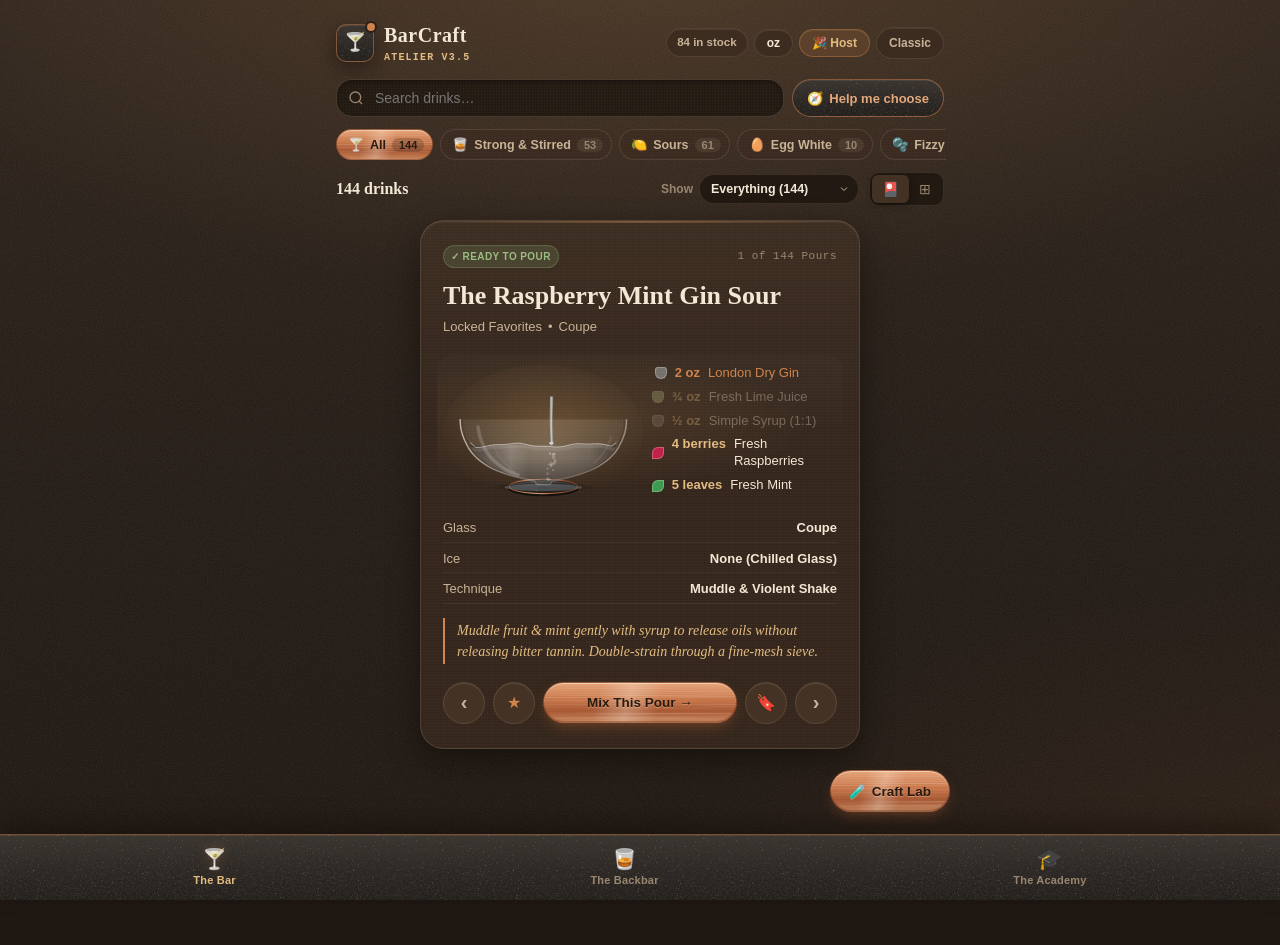
==== commit 644c5e12: "Atelier v3.5: cast iron and brushed copper instead of wood - Bottom nav, logo badge, and Help me cho" ====
--- a/atelier/index.html
+++ b/atelier/index.html
@@ -24,7 +24,7 @@
         <div class="brand-crest">🍸</div>
         <div class="brand-text">
           <span class="brand-name">BarCraft</span>
-          <span class="brand-tag">Atelier v3.4</span>
+          <span class="brand-tag">Atelier v3.5</span>
         </div>
       </div>
       <div class="header-right">
--- a/css/atelier.css
+++ b/css/atelier.css
@@ -2521,7 +2521,12 @@
    ========================================================================== */
 :root {
   --tex-paper: url("data:image/svg+xml,%3Csvg xmlns='http://www.w3.org/2000/svg' width='220' height='220'%3E%3Cfilter id='n'%3E%3CfeTurbulence type='fractalNoise' baseFrequency='0.85' numOctaves='2' stitchTiles='stitch'/%3E%3CfeColorMatrix values='0 0 0 0 0.96  0 0 0 0 0.9  0 0 0 0 0.8  0 0 0 0.09 0'/%3E%3C/filter%3E%3Crect width='100%25' height='100%25' filter='url(%23n)'/%3E%3C/svg%3E");
-  --tex-wood: url("data:image/svg+xml,%3Csvg xmlns='http://www.w3.org/2000/svg' width='600' height='160'%3E%3Cfilter id='w'%3E%3CfeTurbulence type='fractalNoise' baseFrequency='0.006 0.18' numOctaves='3' seed='7' stitchTiles='stitch'/%3E%3CfeColorMatrix values='0 0 0 0 0.12  0 0 0 0 0.07  0 0 0 0 0.03  1.3 0 0 0 -0.45'/%3E%3C/filter%3E%3Crect width='100%25' height='100%25' filter='url(%23w)'/%3E%3C/svg%3E");
+  /* Seasoned cast iron: fine bright speckle over shallow pitting */
+  --tex-iron: url("data:image/svg+xml,%3Csvg xmlns='http://www.w3.org/2000/svg' width='160' height='160'%3E%3Cfilter id='i'%3E%3CfeTurbulence type='fractalNoise' baseFrequency='1.6' numOctaves='2' seed='3' stitchTiles='stitch'/%3E%3CfeColorMatrix values='0 0 0 0 0.86  0 0 0 0 0.83  0 0 0 0 0.79  0 0 0 1.4 -0.98'/%3E%3C/filter%3E%3Crect width='100%25' height='100%25' filter='url(%23i)'/%3E%3C/svg%3E"), url("data:image/svg+xml,%3Csvg xmlns='http://www.w3.org/2000/svg' width='200' height='200'%3E%3Cfilter id='p'%3E%3CfeTurbulence type='fractalNoise' baseFrequency='0.55' numOctaves='3' seed='11' stitchTiles='stitch'/%3E%3CfeColorMatrix values='0 0 0 0 0.05  0 0 0 0 0.04  0 0 0 0 0.03  0 0 0 -1.6 0.95'/%3E%3C/filter%3E%3Crect width='100%25' height='100%25' filter='url(%23p)'/%3E%3C/svg%3E");
+  /* Brushed copper: horizontal streaks plus an angled sheen */
+  --tex-brushed: url("data:image/svg+xml,%3Csvg xmlns='http://www.w3.org/2000/svg' width='400' height='80'%3E%3Cfilter id='b'%3E%3CfeTurbulence type='fractalNoise' baseFrequency='0.004 0.9' numOctaves='2' seed='5' stitchTiles='stitch'/%3E%3CfeColorMatrix values='0 0 0 0 1  0 0 0 0 0.94  0 0 0 0 0.88  0.7 0 0 0 -0.38'/%3E%3C/filter%3E%3Crect width='100%25' height='100%25' filter='url(%23b)'/%3E%3C/svg%3E");
+  --metal-iron: linear-gradient(180deg, #3B3632 0%, #2B2724 55%, #221F1C 100%);
+  --metal-copper: linear-gradient(105deg, transparent 28%, rgba(255, 238, 220, 0.3) 44%, transparent 60%), linear-gradient(180deg, #E6A57C 0%, #C9794C 40%, #A85A36 72%, #C7835A 100%);
   --tex-linen: repeating-linear-gradient(0deg, rgba(255, 240, 215, 0.018) 0 1px, transparent 1px 3px), repeating-linear-gradient(90deg, rgba(255, 240, 215, 0.014) 0 1px, transparent 1px 3px);
 
   --bg-canvas: #1F1712;
@@ -2607,18 +2612,19 @@
   border-color: rgba(207, 132, 76, 0.35);
 }
 
-/* Header and bottom nav read like oiled wood */
+/* Bottom nav and logo badge in seasoned cast iron, edged in copper */
 .atelier-bottom-nav {
-  background-color: rgba(41, 29, 21, 0.94);
-  background-image: var(--tex-wood), linear-gradient(180deg, rgba(255, 230, 190, 0.04), transparent);
-  border-top: 1px solid rgba(232, 206, 168, 0.12);
-  box-shadow: 0 -10px 24px rgba(12, 7, 3, 0.35);
+  background-color: #2A2623;
+  background-image: var(--tex-iron), var(--metal-iron);
+  border-top: 1px solid rgba(201, 122, 76, 0.5);
+  box-shadow: 0 -10px 24px rgba(12, 7, 3, 0.4), inset 0 1px 0 rgba(255, 220, 190, 0.08);
 }
 
 .brand-crest {
-  background-color: #4A3424;
-  background-image: var(--tex-wood);
-  border-color: rgba(232, 206, 168, 0.18);
+  background-color: #2E2A27;
+  background-image: var(--tex-iron), var(--metal-iron);
+  border: 1px solid rgba(201, 122, 76, 0.55);
+  box-shadow: var(--shadow-card), inset 0 1px 0 rgba(255, 220, 190, 0.1);
 }
 
 .brand-crest::after {
@@ -2635,14 +2641,16 @@
   color: var(--text-gold);
 }
 
-/* Copper buttons with a hint of grain */
+/* Primary buttons in brushed copper */
 .deck-btn-mix,
 .party-order-btn,
 .atelier-fab {
-  background-color: var(--accent-amber);
-  background-image: var(--tex-wood), linear-gradient(180deg, #D99360, #BE7440);
-  color: #2A1C12;
-  box-shadow: 0 6px 16px -6px rgba(207, 132, 76, 0.6), inset 0 1px 0 rgba(255, 230, 200, 0.35);
+  background-color: #C47A4E;
+  background-image: var(--tex-brushed), var(--metal-copper);
+  border: 1px solid rgba(110, 52, 26, 0.55);
+  color: #2A1A10;
+  text-shadow: 0 1px 0 rgba(255, 225, 200, 0.35);
+  box-shadow: 0 6px 16px -6px rgba(170, 90, 50, 0.7), inset 0 1px 0 rgba(255, 236, 215, 0.55), inset 0 -1px 0 rgba(90, 40, 18, 0.35);
 }
 
 .hud-btn.host-mode-btn {
@@ -2695,10 +2703,11 @@
   gap: 6px;
   padding: 0 14px;
   border-radius: var(--radius-pill);
-  border: 1px solid rgba(207, 132, 76, 0.45);
-  background-color: rgba(207, 132, 76, 0.16);
-  background-image: var(--tex-wood);
-  color: var(--text-gold);
+  border: 1px solid rgba(201, 122, 76, 0.6);
+  background-color: #2E2A27;
+  background-image: var(--tex-iron), var(--metal-iron);
+  box-shadow: inset 0 1px 0 rgba(255, 220, 190, 0.08);
+  color: #E2A77C;
   font-family: inherit;
   font-size: 13px;
   font-weight: 800;
@@ -2708,7 +2717,8 @@
 }
 
 .choose-btn:hover {
-  background-color: rgba(207, 132, 76, 0.26);
+  border-color: #D9905F;
+  color: #F0BC92;
 }
 
 .choose-btn:active {
@@ -2820,10 +2830,11 @@
 }
 
 .style-chip.active {
-  background-color: var(--accent-amber);
-  background-image: var(--tex-wood), linear-gradient(180deg, #D99360, #BE7440);
-  border-color: transparent;
-  color: #2A1C12;
+  background-color: #C47A4E;
+  background-image: var(--tex-brushed), var(--metal-copper);
+  border-color: rgba(110, 52, 26, 0.55);
+  color: #2A1A10;
+  box-shadow: inset 0 1px 0 rgba(255, 236, 215, 0.5);
 }
 
 .style-chip.active .style-chip-count {
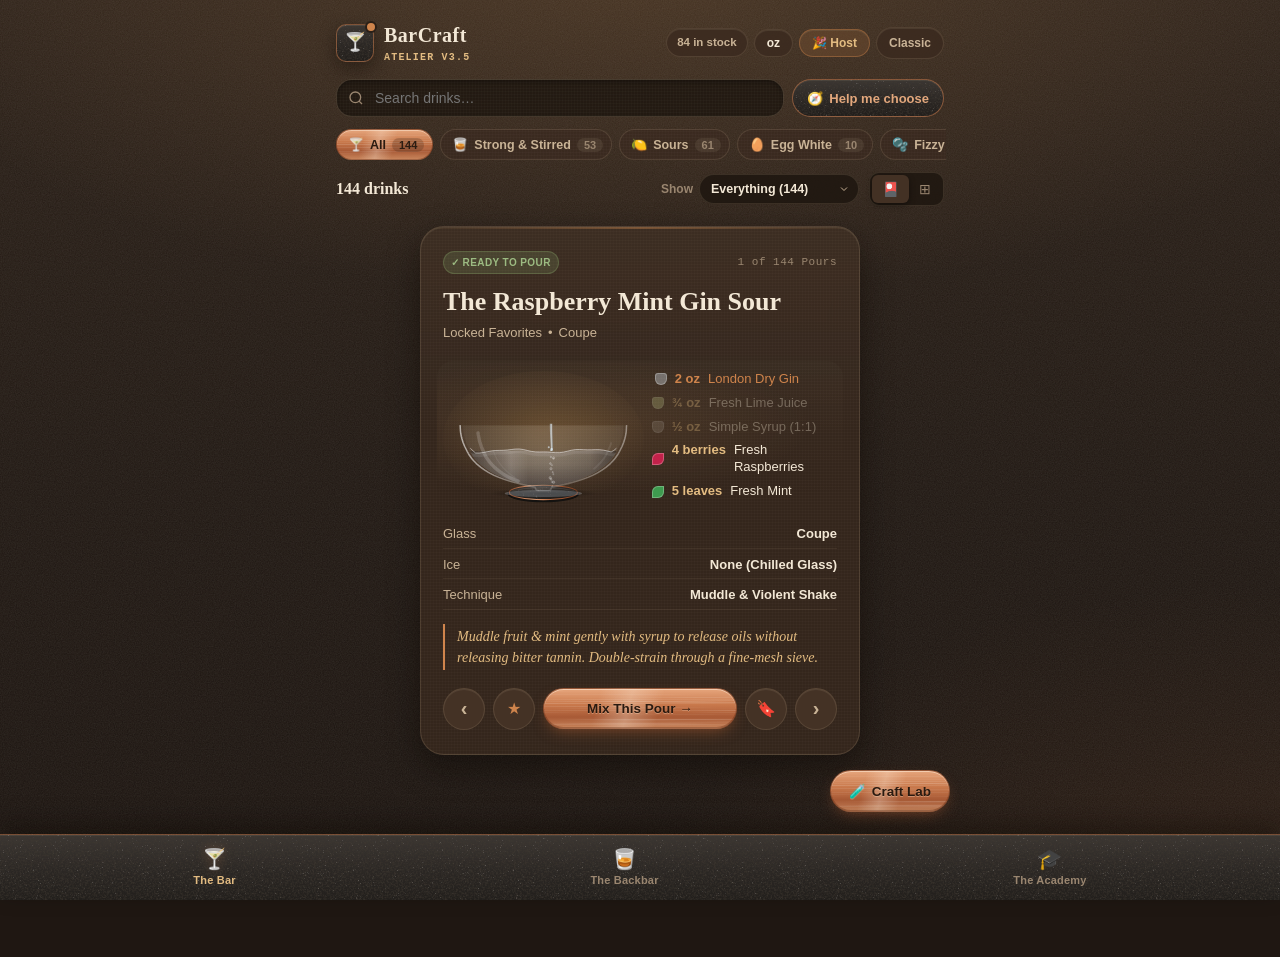
==== commit a9b467ec: "Fix deck swipe panning the page; open home-screen app to Atelier - Swiping a card no longer slides t" ====
--- a/atelier/index.html
+++ b/atelier/index.html
@@ -32,7 +32,7 @@
         <button class="hud-btn lab-header-btn" id="craftLabHeaderBtn" title="Open Craft Lab">🧪 Lab</button>
         <button class="hud-btn" id="unitToggleBtn" title="Toggle Units (oz / ml)">oz</button>
         <button class="hud-btn host-mode-btn" id="hostModeBtn" title="Launch Guest Party Menu">🎉 Host</button>
-        <a href="../" class="hud-btn classic-link" title="Switch to Classic Standard UI">Classic</a>
+        <a href="../?classic=1" class="hud-btn classic-link" title="Switch to Classic Standard UI">Classic</a>
       </div>
     </header>
 
--- a/css/atelier.css
+++ b/css/atelier.css
@@ -3125,3 +3125,29 @@
     grid-template-columns: 1fr;
   }
 }
+
+
+/* ==========================================================================
+   Swipe fix: the page never pans sideways while a card is dragged off-screen
+   ========================================================================== */
+html,
+body {
+  overflow-x: hidden;
+  overflow-x: clip;
+  overscroll-behavior-x: none;
+}
+
+.deck-view-container {
+  overflow-x: clip;
+  overflow-y: visible;
+  padding: 6px 0;
+  margin-left: -16px;
+  margin-right: -16px;
+  padding-left: 16px;
+  padding-right: 16px;
+}
+
+.deck-card {
+  /* Vertical scrolling stays native; sideways drags go to the card */
+  touch-action: pan-y;
+}
